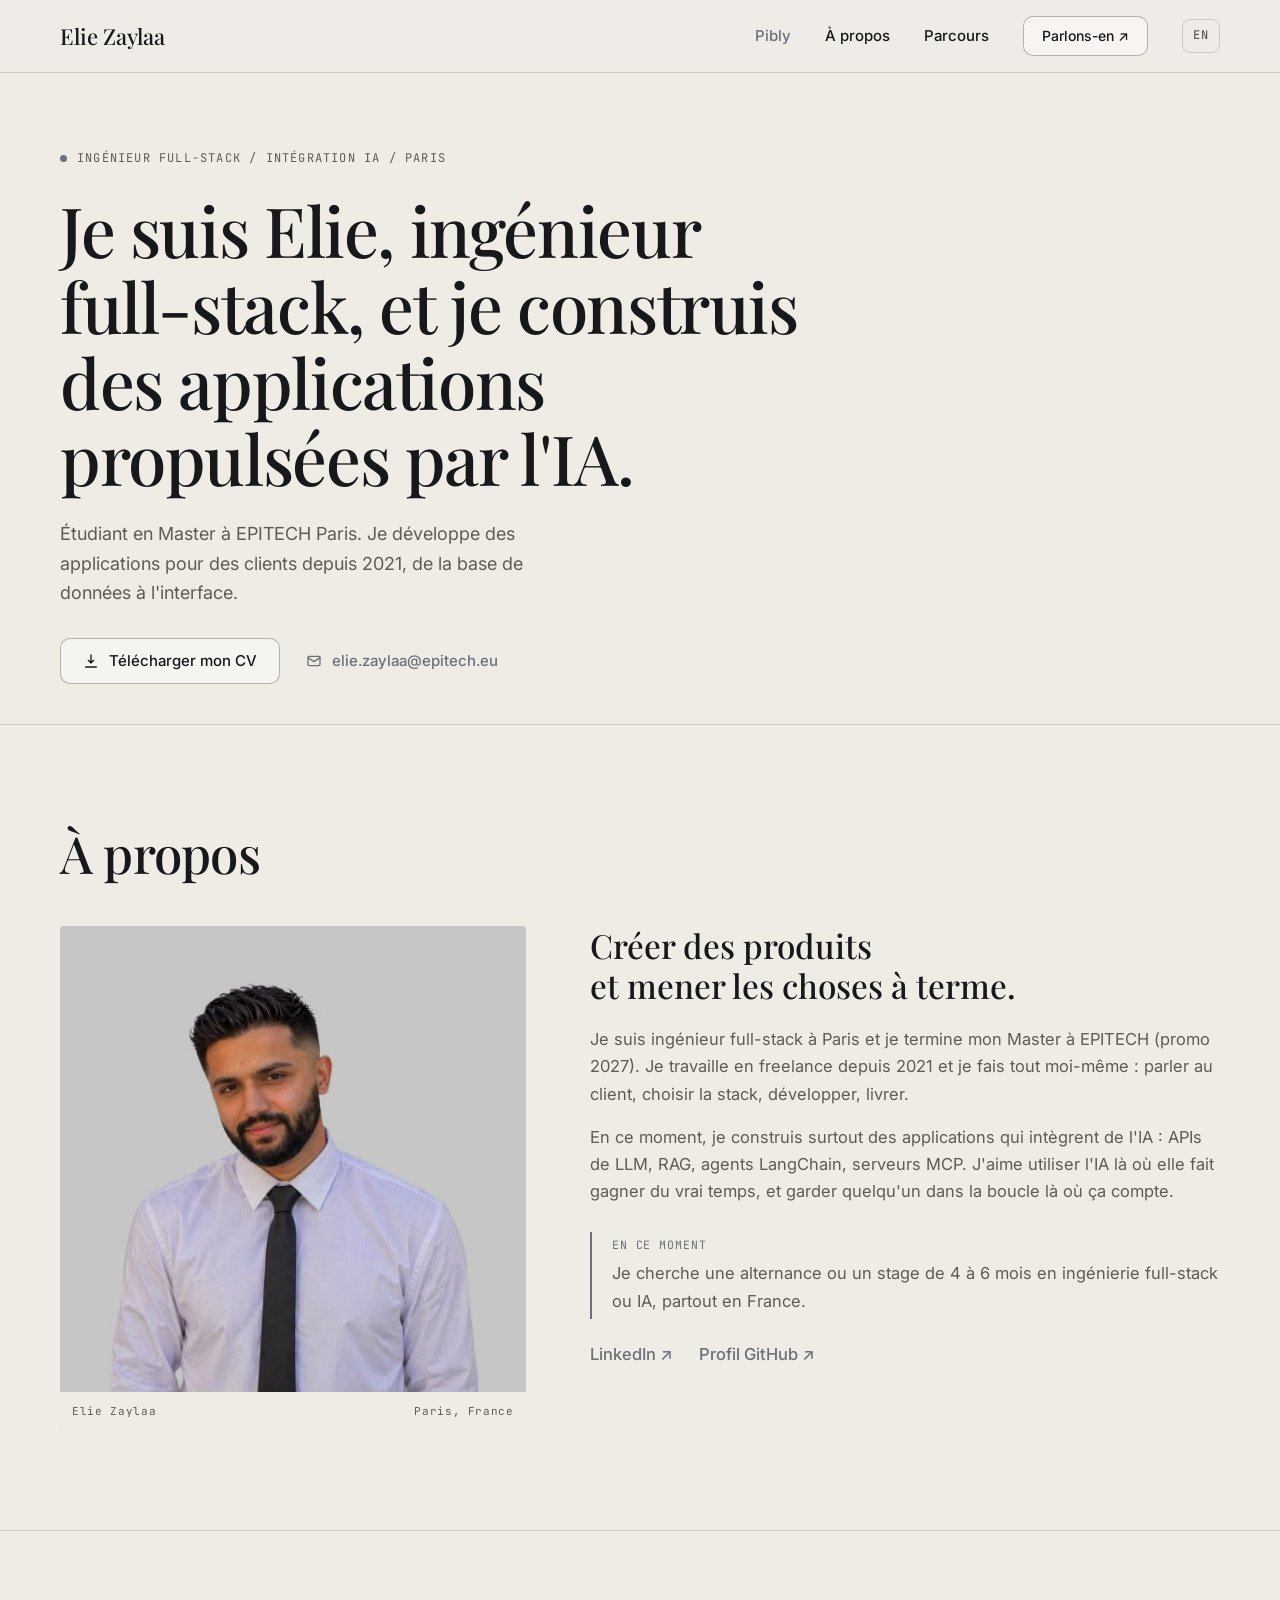
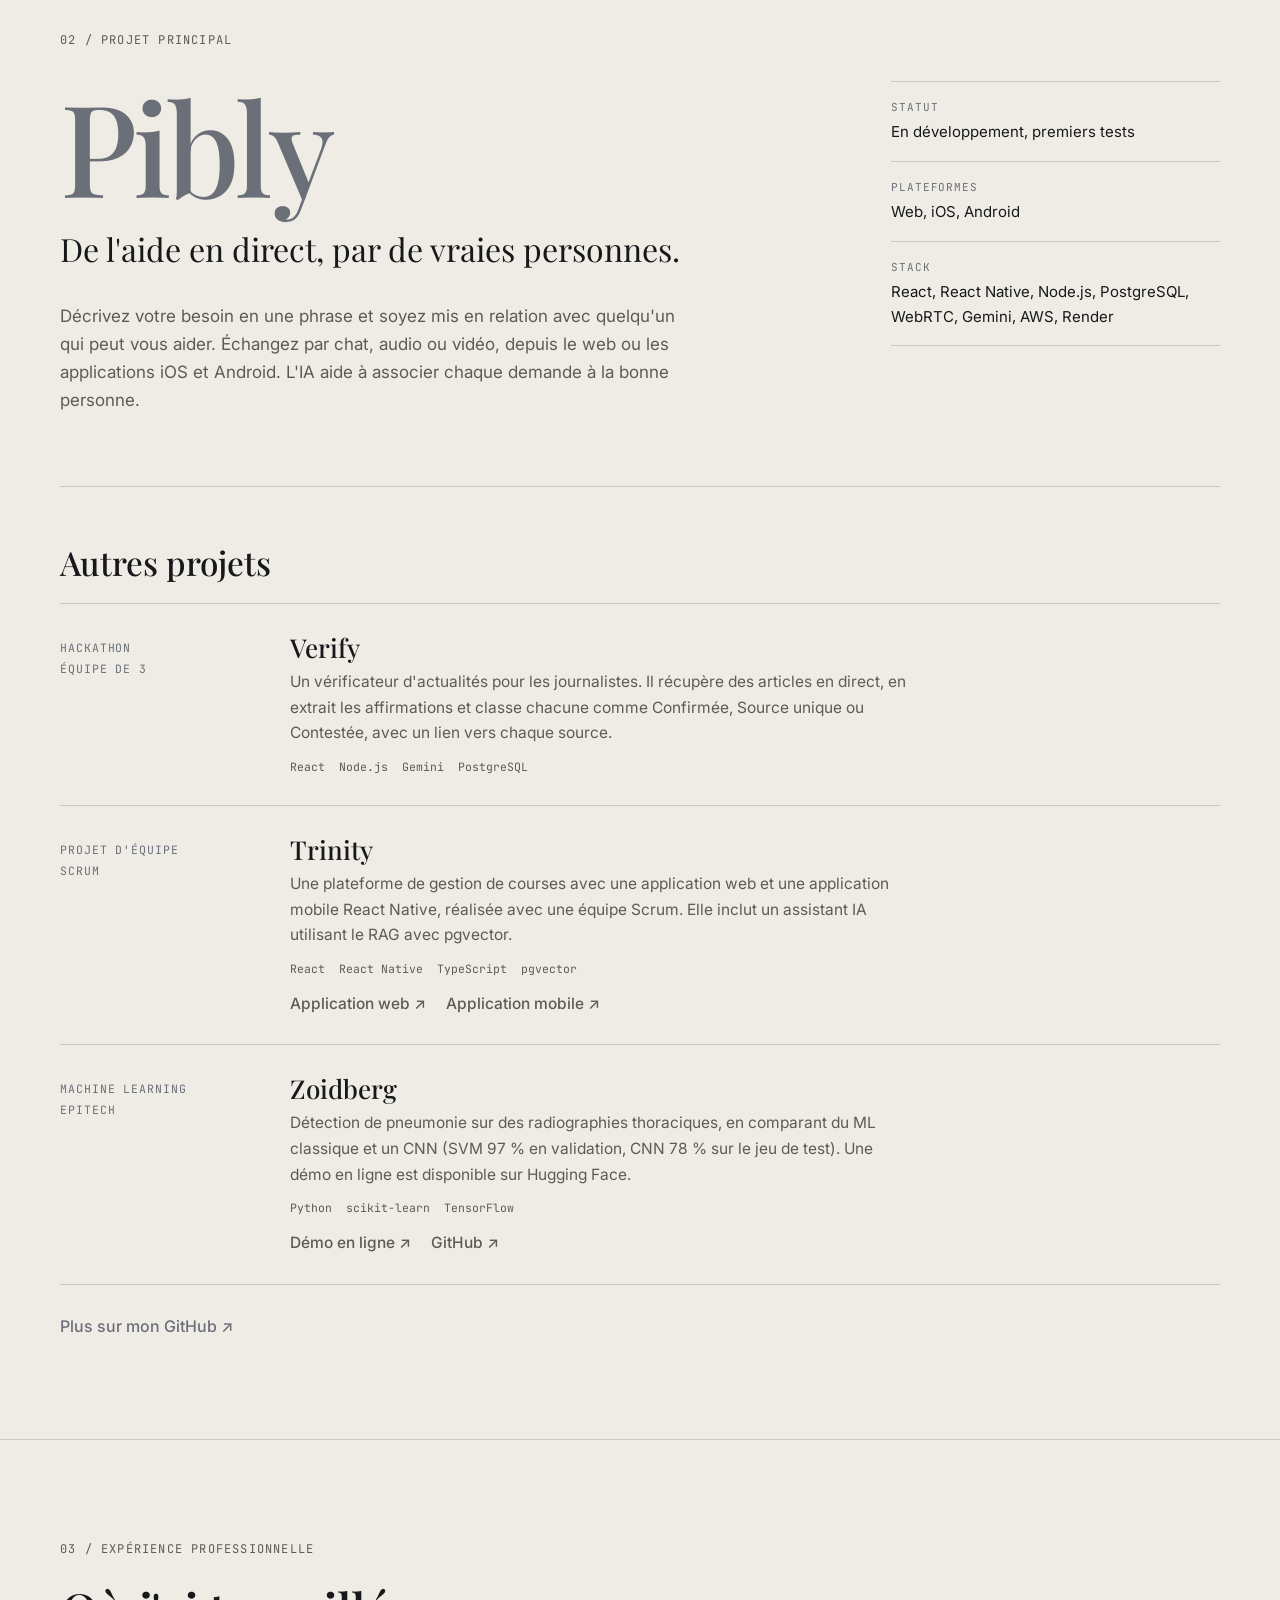
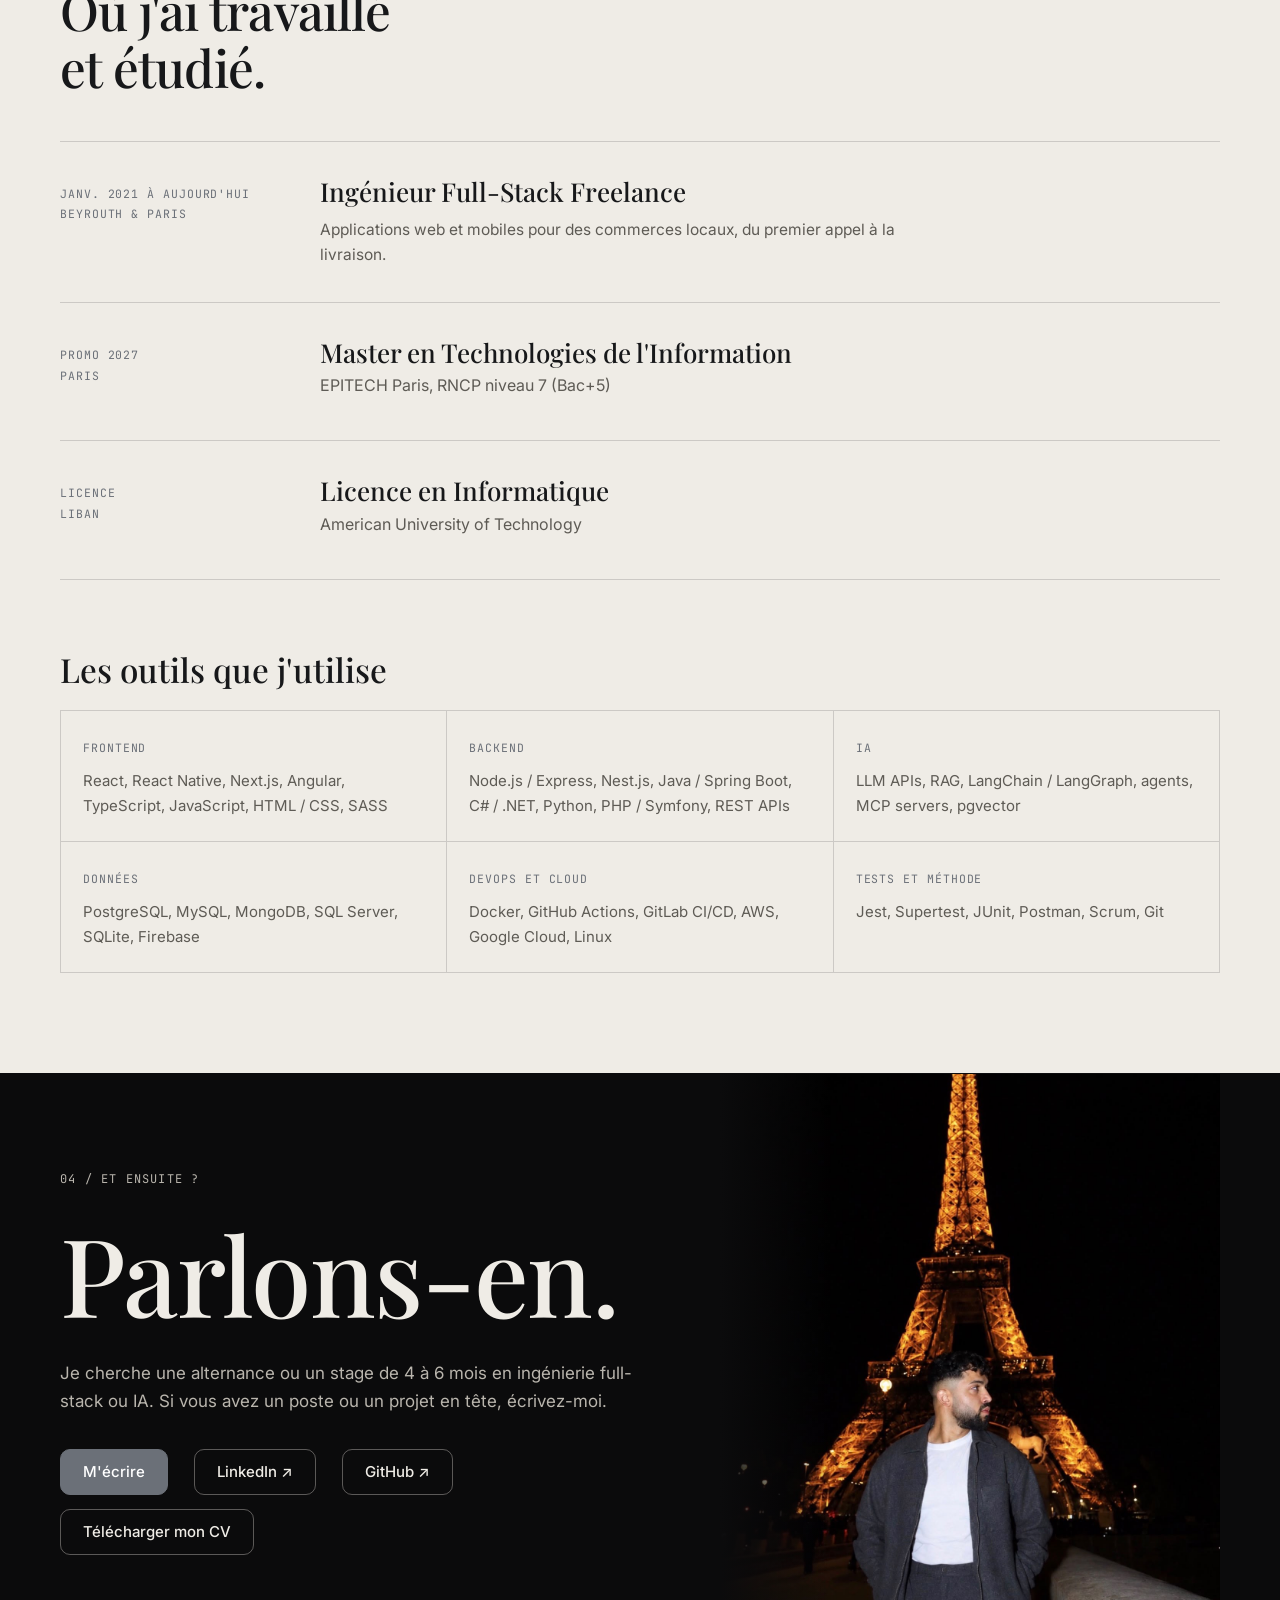
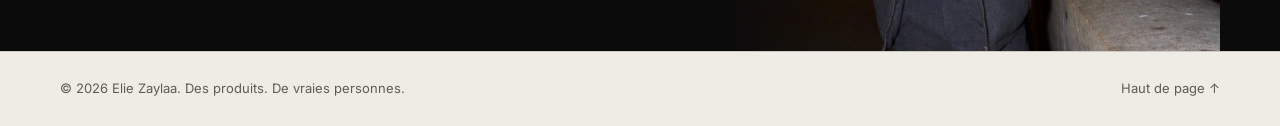
==== fr/index.html @ 5b3e80db "Make refresh always return to the top Co-Authored-By: Claude Sonnet 5.5 <noreply@anthropic.com> Clau" ====
<!doctype html>
<html lang="fr">
  <head>
    <meta charset="UTF-8" />
    <script>if ("scrollRestoration" in history) history.scrollRestoration = "manual";</script>
    <meta name="viewport" content="width=device-width, initial-scale=1.0" />
    <meta name="theme-color" content="#e9e6df" />

    <title>Elie Zaylaa | Ingénieur Full-Stack à Paris</title>
    <meta
      name="description"
      content="Elie Zaylaa est ingénieur full-stack à Paris, étudiant en Master à EPITECH et freelance depuis 2021. Ouvert à l'alternance et aux stages en France."
    />
    <link rel="canonical" href="https://eliezaylaa.com/fr/" />
    <link rel="alternate" hreflang="en" href="https://eliezaylaa.com/" />
    <link rel="alternate" hreflang="fr" href="https://eliezaylaa.com/fr/" />

    <meta property="og:type" content="website" />
    <meta property="og:title" content="Elie Zaylaa | Ingénieur Full-Stack à Paris" />
    <meta
      property="og:description"
      content="Ingénieur full-stack, EPITECH Paris, freelance depuis 2021. Ouvert à l'alternance et aux stages."
    />
    <meta property="og:url" content="https://eliezaylaa.com/fr/" />
    <meta name="twitter:card" content="summary" />

    <link rel="icon" href="../assets/favicon.svg" type="image/svg+xml" />

    <link rel="preconnect" href="https://fonts.googleapis.com" />
    <link rel="preconnect" href="https://fonts.gstatic.com" crossorigin />
    <link
      href="https://fonts.googleapis.com/css2?family=Inter:wght@400;500;600&family=Playfair+Display:wght@400;500;600&family=JetBrains+Mono:wght@400;500&display=swap"
      rel="stylesheet"
    />
    <link rel="stylesheet" href="../css/style.css?v=11" />

    <script type="application/ld+json">
      {
        "@context": "https://schema.org",
        "@type": "Person",
        "name": "Elie Zaylaa",
        "url": "https://eliezaylaa.com/fr/",
        "jobTitle": "Ingénieur Full-Stack",
        "email": "mailto:elie.zaylaa@epitech.eu",
        "address": { "@type": "PostalAddress", "addressLocality": "Paris", "addressCountry": "FR" },
        "alumniOf": "EPITECH Paris",
        "sameAs": ["https://github.com/eliezaylaa", "https://linkedin.com/in/eliezaylaa"]
      }
    </script>
  </head>

  <body>
    <a class="skip" href="#main">Aller au contenu</a>

    <header class="nav" id="nav">
      <div class="nav-inner">
        <a class="brand" href="#top">Elie Zaylaa</a>
        <button class="nav-toggle" aria-label="Ouvrir le menu" aria-expanded="false" aria-controls="nav-links">
          <span></span><span></span>
        </button>
        <nav id="nav-links" class="nav-links" aria-label="Main">
          <a class="nav-pibly" href="#projects">Pibly</a>
          <a href="#about">À propos</a>
          <a href="#experience">Parcours</a>
          <a href="#contact" class="btn small">Parlons-en ↗</a>
          <a class="lang" href="../" hreflang="en" lang="en" aria-label="English version">EN</a>
        </nav>
      </div>
    </header>

    <main id="main">
      <!-- HERO -->
      <section class="hero" id="top">
        <div class="wrap hero-grid">
          <div class="hero-text">
          <p class="label"><i class="dot"></i> Ingénieur full-stack / Intégration IA / Paris</p>
          <h1>Je suis Elie, ingénieur full-stack, et je construis des applications propulsées par l'IA.</h1>
          <p class="lead">Étudiant en Master à EPITECH Paris. Je développe des applications pour des clients depuis 2021, de la base de données à l'interface.</p>
          <div class="hero-actions">
            <a class="btn" href="../assets/fr/CV_Elie_Zaylaa.pdf" download>
              <svg width="16" height="16" viewBox="0 0 24 24" fill="none" stroke="currentColor" stroke-width="2" stroke-linecap="round" stroke-linejoin="round" aria-hidden="true"><path d="M12 3v12m0 0l-4-4m4 4l4-4M4 21h16"/></svg>
              Télécharger mon CV
            </a>
            <a class="mail" href="mailto:elie.zaylaa@epitech.eu">
              <svg width="16" height="16" viewBox="0 0 24 24" fill="none" stroke="currentColor" stroke-width="2" stroke-linecap="round" stroke-linejoin="round" aria-hidden="true"><rect x="3" y="5" width="18" height="14" rx="2"/><path d="M3 7l9 6 9-6"/></svg>
              elie.zaylaa@epitech.eu
            </a>
          </div>
          </div>
        </div>
      </section>

      <!-- ABOUT -->
      <section class="section" id="about">
        <div class="wrap">
          <h2 class="title reveal">À propos</h2>
          <div class="about-grid">
            <figure class="portrait reveal">
              <img src="../assets/photo.jpg?v=4" alt="Elie Zaylaa" width="1200" height="1200" loading="lazy" />
              <figcaption><span>Elie Zaylaa</span><span>Paris, France</span></figcaption>
            </figure>
            <div class="reveal">
              <h3 class="serif-lg">Créer des produits<br />et mener les choses à terme.</h3>
              <p>
                Je suis ingénieur full-stack à Paris et je termine mon Master à EPITECH (promo 2027). Je travaille en
                freelance depuis 2021 et je fais tout moi-même : parler au client, choisir la stack, développer, livrer.
              </p>
              <p>
                En ce moment, je construis surtout des applications qui intègrent de l'IA : APIs de LLM, RAG, agents
                LangChain, serveurs MCP. J'aime utiliser l'IA là où elle fait gagner du vrai temps, et garder quelqu'un
                dans la boucle là où ça compte.
              </p>
              <blockquote class="focus">
                <span class="mono-sm red">En ce moment</span>
                Je cherche une alternance ou un stage de 4 à 6 mois en ingénierie full-stack ou IA, partout en
                France.
              </blockquote>
              <p class="links">
                <a href="https://linkedin.com/in/eliezaylaa" target="_blank" rel="noopener">LinkedIn ↗</a>
                <a href="https://github.com/eliezaylaa" target="_blank" rel="noopener">Profil GitHub ↗</a>
              </p>
            </div>
          </div>
        </div>
      </section>

      <!-- PROJECTS -->
      <section class="section" id="projects">
        <div class="wrap">
          <p class="label reveal">02 / Projet principal</p>

          <div class="pibly reveal">
            <div class="pibly-main">
              <h2 class="pibly-title">Pibly</h2>
              <p class="pibly-tag">De l'aide en direct, par de vraies personnes.</p>
              <p>
                Décrivez votre besoin en une phrase et soyez mis en relation avec quelqu'un qui peut vous aider. Échangez
                par chat, audio ou vidéo, depuis le web ou les applications iOS et Android. L'IA aide à associer chaque
                demande à la bonne personne.
              </p>
            </div>
            <dl class="spec">
              <div><dt>Statut</dt><dd>En développement, premiers tests</dd></div>
              <div><dt>Plateformes</dt><dd>Web, iOS, Android</dd></div>
              <div><dt>Stack</dt><dd>React, React Native, Node.js, PostgreSQL, WebRTC, Gemini, AWS, Render</dd></div>
            </dl>
          </div>

          <h3 class="serif-lg others-title reveal">Autres projets</h3>
          <ul class="others">
            <li class="reveal">
              <div class="o-meta mono-sm">Hackathon<br />Équipe de 3</div>
              <div class="o-body">
                <h3>Verify</h3>
                <p>Un vérificateur d'actualités pour les journalistes. Il récupère des articles en direct, en extrait les affirmations et classe chacune comme Confirmée, Source unique ou Contestée, avec un lien vers chaque source.</p>
                <p class="tags"><span>React</span><span>Node.js</span><span>Gemini</span><span>PostgreSQL</span></p>
              </div>
            </li>
            <li class="reveal">
              <div class="o-meta mono-sm">Projet d'équipe<br />Scrum</div>
              <div class="o-body">
                <h3>Trinity</h3>
                <p>Une plateforme de gestion de courses avec une application web et une application mobile React Native, réalisée avec une équipe Scrum. Elle inclut un assistant IA utilisant le RAG avec pgvector.</p>
                <p class="tags"><span>React</span><span>React Native</span><span>TypeScript</span><span>pgvector</span></p>
                <p class="o-links">
                  <a href="https://github.com/eliezaylaa/grocery-management-platform" target="_blank" rel="noopener">Application web ↗</a>
                  <a href="https://github.com/Cello-miao/TrinityDevApp" target="_blank" rel="noopener">Application mobile ↗</a>
                </p>
              </div>
            </li>
            <li class="reveal">
              <div class="o-meta mono-sm">Machine learning<br />EPITECH</div>
              <div class="o-body">
                <h3>Zoidberg</h3>
                <p>Détection de pneumonie sur des radiographies thoraciques, en comparant du ML classique et un CNN (SVM 97 % en validation, CNN 78 % sur le jeu de test). Une démo en ligne est disponible sur Hugging Face.</p>
                <p class="tags"><span>Python</span><span>scikit-learn</span><span>TensorFlow</span></p>
                <p class="o-links">
                  <a href="https://huggingface.co/spaces/eliezaylaa/zoidberg" target="_blank" rel="noopener">Démo en ligne ↗</a>
                  <a href="https://github.com/eliezaylaa/zoidberg" target="_blank" rel="noopener">GitHub ↗</a>
                </p>
              </div>
            </li>
          </ul>
          <p class="more reveal"><a href="https://github.com/eliezaylaa" target="_blank" rel="noopener">Plus sur mon GitHub ↗</a></p>
        </div>
      </section>

      <!-- EXPERIENCE -->
      <section class="section" id="experience">
        <div class="wrap">
          <p class="label reveal">03 / Expérience professionnelle</p>
          <h2 class="title reveal">Où j'ai travaillé<br />et étudié.</h2>

          <div class="timeline">
            <div class="t-item reveal">
              <div class="t-meta mono-sm">Janv. 2021 à aujourd'hui<br />Beyrouth &amp; Paris</div>
              <div class="t-body">
                <h3>Ingénieur Full-Stack Freelance</h3>
                <p>Applications web et mobiles pour des commerces locaux, du premier appel à la livraison.</p>
              </div>
            </div>
            <div class="t-item reveal">
              <div class="t-meta mono-sm">Promo 2027<br />Paris</div>
              <div class="t-body">
                <h3>Master en Technologies de l'Information</h3>
                <p class="sub">EPITECH Paris, RNCP niveau 7 (Bac+5)</p>
              </div>
            </div>
            <div class="t-item reveal">
              <div class="t-meta mono-sm">Licence<br />Liban</div>
              <div class="t-body">
                <h3>Licence en Informatique</h3>
                <p class="sub">American University of Technology</p>
              </div>
            </div>
          </div>

          <h3 class="serif-lg tools-title reveal">Les outils que j'utilise</h3>
          <div class="toolbox reveal">
            <div><span class="mono-sm red">Frontend</span><p>React, React Native, Next.js, Angular, TypeScript, JavaScript, HTML / CSS, SASS</p></div>
            <div><span class="mono-sm red">Backend</span><p>Node.js / Express, Nest.js, Java / Spring Boot, C# / .NET, Python, PHP / Symfony, REST APIs</p></div>
            <div><span class="mono-sm red">IA</span><p>LLM APIs, RAG, LangChain / LangGraph, agents, MCP servers, pgvector</p></div>
            <div><span class="mono-sm red">Données</span><p>PostgreSQL, MySQL, MongoDB, SQL Server, SQLite, Firebase</p></div>
            <div><span class="mono-sm red">DevOps et cloud</span><p>Docker, GitHub Actions, GitLab CI/CD, AWS, Google Cloud, Linux</p></div>
            <div><span class="mono-sm red">Tests et méthode</span><p>Jest, Supertest, JUnit, Postman, Scrum, Git</p></div>
          </div>
        </div>
      </section>

      <!-- CONTACT -->
      <section class="section contact" id="contact">
        <div class="wrap contact-grid">
          <div class="contact-copy">
            <p class="label reveal">04 / Et ensuite ?</p>
            <h2 class="title big reveal">Parlons-en.</h2>
            <p class="contact-text reveal">
              Je cherche une alternance ou un stage de 4 à 6 mois en ingénierie full-stack ou IA. Si vous avez un
              poste ou un projet en tête, écrivez-moi.
            </p>
            <div class="hero-actions reveal">
              <a class="btn red-btn" href="mailto:elie.zaylaa@epitech.eu">M'écrire</a>
              <a class="btn" href="https://linkedin.com/in/eliezaylaa" target="_blank" rel="noopener">LinkedIn ↗</a>
              <a class="btn" href="https://github.com/eliezaylaa" target="_blank" rel="noopener">GitHub ↗</a>
              <a class="btn" href="../assets/fr/CV_Elie_Zaylaa.pdf" download>Télécharger mon CV</a>
            </div>
          </div>
          <figure class="paris reveal">
            <img src="../assets/paris.jpg?v=1" alt="Elie devant la tour Eiffel, de nuit" width="1306" height="1971" loading="lazy" />
          </figure>
        </div>
      </section>
    </main>

    <footer class="footer">
      <div class="wrap footer-row">
        <span>© <span id="year">2026</span> Elie Zaylaa. Des produits. De vraies personnes.</span>
        <a href="#top">Haut de page ↑</a>
      </div>
    </footer>

    <script src="../js/main.js?v=5"></script>
  </body>
</html>
---- css/style.css ----
:root {
  --bg: #efece6;
  --ink: #17181a;
  --muted: #5e5b55;
  --line: rgba(23, 24, 26, 0.16);
  --red: #6b7078;
  --red-dark: #4b4f55;
  --card: rgba(255, 255, 255, 0.35);
  --serif: "Playfair Display", Georgia, serif;
  --mono: "JetBrains Mono", ui-monospace, monospace;
}

* { box-sizing: border-box; }
html { scroll-behavior: smooth; scroll-padding-top: 90px; }
body {
  margin: 0;
  font-family: Inter, system-ui, sans-serif;
  color: var(--ink);
  line-height: 1.65;
  -webkit-font-smoothing: antialiased;
  overflow-x: hidden;
  background-color: var(--bg);
}
a { color: inherit; text-decoration: none; }
ul { list-style: none; margin: 0; padding: 0; }
h1, h2, h3, p, blockquote, figure { margin: 0; }
img { max-width: 100%; display: block; }

.wrap { width: min(1160px, 100% - 56px); margin-inline: auto; }

.skip { position: absolute; left: -999px; top: 8px; z-index: 100; background: var(--ink); color: #fff; padding: 8px 14px; border-radius: 8px; }
.skip:focus { left: 8px; }
:focus-visible { outline: 2px solid var(--red); outline-offset: 3px; }

.mono-sm { font-family: var(--mono); font-size: 11.5px; letter-spacing: 0.08em; text-transform: uppercase; }
.red { color: var(--red); }

/* Nav */
.nav { position: sticky; top: 0; z-index: 50; background: rgba(239, 236, 230, 0.9); backdrop-filter: blur(12px); border-bottom: 1px solid var(--line); }
.nav-inner { width: min(1160px, 100% - 56px); margin-inline: auto; display: flex; align-items: center; justify-content: space-between; padding: 16px 0; }
.brand { font-family: var(--serif); font-weight: 500; font-size: 22px; letter-spacing: 0; }
.nav-links { display: flex; align-items: center; gap: 34px; font-size: 15px; font-weight: 500; }
.nav-links a:not(.btn):hover, .nav-links a.active { color: var(--red); }

.nav-toggle { display: none; background: none; border: 0; width: 42px; height: 42px; cursor: pointer; position: relative; }
.nav-toggle span { position: absolute; left: 10px; right: 10px; height: 2px; background: var(--ink); transition: transform 0.25s, top 0.25s; }
.nav-toggle span:first-child { top: 16px; }
.nav-toggle span:last-child { top: 24px; }
.nav-toggle[aria-expanded="true"] span:first-child { top: 20px; transform: rotate(45deg); }
.nav-toggle[aria-expanded="true"] span:last-child { top: 20px; transform: rotate(-45deg); }

/* Buttons */
.btn {
  display: inline-flex; align-items: center; gap: 10px; min-height: 46px; padding: 0 22px;
  border-radius: 10px; font-size: 15px; font-weight: 500;
  background: rgba(255, 255, 255, 0.45); border: 1px solid rgba(23, 24, 26, 0.3);
  transition: transform 0.2s, background 0.2s, border-color 0.2s;
}
.btn:hover { transform: translateY(-2px); background: #fff; border-color: var(--ink); }
.btn.small { min-height: 40px; padding: 0 18px; font-size: 14px; }
.btn.red-btn { background: var(--red); color: #fff; border-color: var(--red); }
.btn.red-btn:hover { background: var(--red-dark); border-color: var(--red-dark); }
.mail { display: inline-flex; align-items: center; gap: 10px; color: var(--red); font-weight: 500; font-size: 15px; }
.mail:hover { text-decoration: underline; text-underline-offset: 4px; }
.hero-actions { display: flex; flex-wrap: wrap; align-items: center; gap: 14px 26px; }

/* Labels and titles */
.label { display: flex; align-items: center; gap: 10px; font-family: var(--mono); font-size: 12px; letter-spacing: 0.1em; text-transform: uppercase; color: var(--muted); margin-bottom: 22px; }
.dot { width: 7px; height: 7px; border-radius: 50%; background: var(--red); }
h1 { font-family: var(--serif); font-weight: 500; font-size: clamp(38px, 5.4vw, 72px); line-height: 1.1; letter-spacing: -0.02em; max-width: 18ch; margin-bottom: 34px; }
.title { font-family: var(--serif); font-weight: 500; font-size: clamp(32px, 4vw, 52px); line-height: 1.12; letter-spacing: -0.015em; margin-bottom: 44px; }
.title.big { font-size: clamp(52px, 8.5vw, 112px); margin-bottom: 26px; }
.serif-lg { font-family: var(--serif); font-weight: 500; font-size: clamp(24px, 2.6vw, 34px); line-height: 1.2; margin-bottom: 20px; }

/* Hero */
.hero { padding: 76px 0 40px; }

/* Sections */
.section { padding: 100px 0; border-top: 1px solid var(--line); }
.about-grid { display: grid; grid-template-columns: 0.85fr 1.15fr; gap: 64px; align-items: start; }
.portrait { position: relative; border-radius: 4px; overflow: hidden; background: #c6c6c6; }
.portrait img { width: 100%; height: auto; aspect-ratio: 1 / 1; object-fit: cover; }
.portrait figcaption { display: flex; justify-content: space-between; padding: 10px 12px; font-family: var(--mono); font-size: 11px; letter-spacing: 0.06em; background: var(--bg); color: var(--muted); }
.about-grid p { color: var(--muted); margin-bottom: 16px; font-size: 16.5px; }
.focus { margin: 26px 0 22px; padding: 4px 0 4px 20px; border-left: 2px solid var(--red); color: var(--muted); font-size: 16.5px; }
.focus .mono-sm { display: block; margin-bottom: 6px; }
.about-grid .links { display: flex; gap: 26px; color: var(--red); font-weight: 500; margin: 0; }
.about-grid .links a:hover { text-decoration: underline; text-underline-offset: 4px; }

/* Main project */
.pibly { display: grid; grid-template-columns: 1.4fr 0.6fr; gap: 64px; align-items: start; padding: 8px 0 56px; border-bottom: 1px solid var(--line); }
.pibly-title { font-family: var(--serif); font-weight: 500; font-size: clamp(64px, 10vw, 128px); line-height: 1; letter-spacing: -0.03em; color: var(--red); }
.pibly-tag { font-family: var(--serif); font-size: clamp(22px, 2.6vw, 32px); margin: 14px 0 26px; }
.pibly-main p:not(.pibly-tag) { color: var(--muted); font-size: 17px; max-width: 56ch; margin-bottom: 16px; }
.spec { margin: 0; border-top: 1px solid var(--line); }
.spec div { padding: 16px 0; border-bottom: 1px solid var(--line); }
.spec dt { font-family: var(--mono); font-size: 11px; letter-spacing: 0.08em; text-transform: uppercase; color: var(--red); margin-bottom: 4px; }
.spec dd { margin: 0; color: var(--ink); font-size: 15px; }

/* Other projects */
.others-title { margin-top: 56px; }
.others { border-top: 1px solid var(--line); }
.others li { display: grid; grid-template-columns: 200px 1fr; gap: 30px; padding: 28px 0; border-bottom: 1px solid var(--line); }
.o-meta { color: var(--red); padding-top: 6px; line-height: 1.8; }
.o-body h3 { font-family: var(--serif); font-weight: 500; font-size: 26px; line-height: 1.2; margin-bottom: 6px; }
.o-body p { color: var(--muted); font-size: 15.5px; max-width: 62ch; }
.tags { display: flex; flex-wrap: wrap; gap: 6px 14px; margin-top: 12px; }
.tags span { font-family: var(--mono); font-size: 11.5px; color: var(--muted); }
.o-links { display: flex; gap: 20px; margin-top: 12px; color: var(--red); font-weight: 500; font-size: 15px; }
.o-links a:hover { text-decoration: underline; text-underline-offset: 4px; }
.more { margin-top: 28px; color: var(--red); font-weight: 500; }
.more a:hover { text-decoration: underline; text-underline-offset: 4px; }

/* Timeline */
.timeline { border-top: 1px solid var(--line); }
.t-item { display: grid; grid-template-columns: 230px 1fr; gap: 30px; padding: 34px 0; border-bottom: 1px solid var(--line); }
.t-meta { color: var(--red); padding-top: 8px; line-height: 1.8; }
.t-body h3 { font-family: var(--serif); font-weight: 500; font-size: 26px; line-height: 1.2; }
.sub { color: var(--muted); margin: 4px 0 8px; }
.t-body ul { margin-top: 12px; }
.t-body li { position: relative; padding-left: 20px; color: var(--muted); font-size: 15.5px; margin-bottom: 8px; }
.t-body li::before { content: ""; position: absolute; left: 0; top: 0.78em; width: 9px; height: 1px; background: var(--red); }
.tools-title { margin-top: 70px; }
.toolbox { display: grid; grid-template-columns: repeat(3, 1fr); gap: 0; border-top: 1px solid var(--line); border-left: 1px solid var(--line); }
.toolbox div { padding: 22px; border-right: 1px solid var(--line); border-bottom: 1px solid var(--line); }
.toolbox p { margin-top: 10px; color: var(--muted); font-size: 15px; }

/* Contact */
.contact-text { max-width: 52ch; color: var(--muted); font-size: 17px; margin-bottom: 34px; }
.footer { border-top: 1px solid var(--line); padding: 26px 0; font-size: 13px; color: var(--muted); }
.footer-row { display: flex; justify-content: space-between; gap: 12px; flex-wrap: wrap; }
.footer a:hover { color: var(--red); }

/* Reveal */
.js .reveal { opacity: 0; transform: translateY(22px); transition: opacity 0.7s ease, transform 0.7s ease; }
.js .reveal.in { opacity: 1; transform: none; }

/* Responsive */
@media (max-width: 900px) {
  .hero { padding-top: 48px; }
  .about-grid { grid-template-columns: 1fr; gap: 36px; }
  .pibly { grid-template-columns: 1fr; gap: 36px; }
  .others li { grid-template-columns: 1fr; gap: 6px; }
  .portrait { max-width: 420px; }
  .t-item { grid-template-columns: 1fr; gap: 6px; }
  .toolbox { grid-template-columns: 1fr 1fr; }
  .section { padding: 72px 0; }
}
@media (max-width: 720px) {
  .nav-toggle { display: block; }
  .nav-links {
    position: absolute; top: 100%; left: 0; right: 0; flex-direction: column; align-items: stretch; gap: 0;
    background: var(--bg); border-bottom: 1px solid var(--line); padding: 8px 28px 20px;
    opacity: 0; pointer-events: none; transform: translateY(-8px); transition: opacity 0.2s, transform 0.2s;
  }
  .nav-links.open { opacity: 1; pointer-events: auto; transform: none; }
  .nav-links a:not(.btn) { padding: 14px 0; border-bottom: 1px solid var(--line); }
  .nav-links .btn { margin-top: 14px; justify-content: center; }
}
@media (max-width: 560px) {
  .wrap, .nav-inner { width: calc(100% - 36px); }
  .toolbox { grid-template-columns: 1fr; }
}
@media (prefers-reduced-motion: reduce) {
  html { scroll-behavior: auto; }
  *, *::before, *::after { transition: none !important; animation: none !important; }
  .js .reveal { opacity: 1; transform: none; }
}
.lead { color: var(--muted); font-size: 18px; max-width: 46ch; margin: -10px 0 30px; }

/* Contact: dark panel with the Paris photo */
.contact { background: #0b0b0c; color: #efece6; padding: 0; overflow: hidden; }
.contact .label { color: #b9b5ad; }
.contact .title { color: #efece6; }
.contact .contact-text { color: #b9b5ad; }
.contact .btn { color: #efece6; border-color: rgba(239, 236, 230, 0.35); background: transparent; }
.contact .btn:hover { background: rgba(239, 236, 230, 0.1); border-color: #efece6; }
.contact .btn.red-btn { background: var(--red); border-color: var(--red); color: #fff; }
.contact .btn.red-btn:hover { background: var(--red-dark); border-color: var(--red-dark); }
.contact-grid { display: grid; grid-template-columns: 1.1fr 0.9fr; gap: 48px; align-items: center; }
.contact-copy { padding: 96px 0; }
.paris { margin: 0; align-self: stretch; min-height: 560px; position: relative; }
.paris img { position: absolute; inset: 0; width: 100%; height: 100%; object-fit: cover; object-position: 50% 62%; }
.paris::before { content: ""; position: absolute; inset: 0 auto 0 0; width: 22%; z-index: 1; background: linear-gradient(90deg, #0b0b0c, rgba(11, 11, 12, 0)); }
@media (max-width: 900px) {
  .contact-grid { grid-template-columns: 1fr; gap: 0; }
  .contact-copy { padding: 64px 0 36px; }
  .paris { min-height: 0; aspect-ratio: 4 / 5; margin: 0 -28px; }
  .paris::before { display: none; }
}

.nav-links .lang { font-family: var(--mono); font-size: 12px; letter-spacing: 0.08em; color: var(--muted); border: 1px solid var(--line); border-radius: 8px; padding: 6px 10px; }
.nav-links .lang:hover { color: var(--red); border-color: var(--red); }
.nav-links a.nav-pibly { color: var(--red); }
.t-body > p:not(.sub) { margin-top: 10px; color: var(--muted); font-size: 15.5px; max-width: 62ch; }
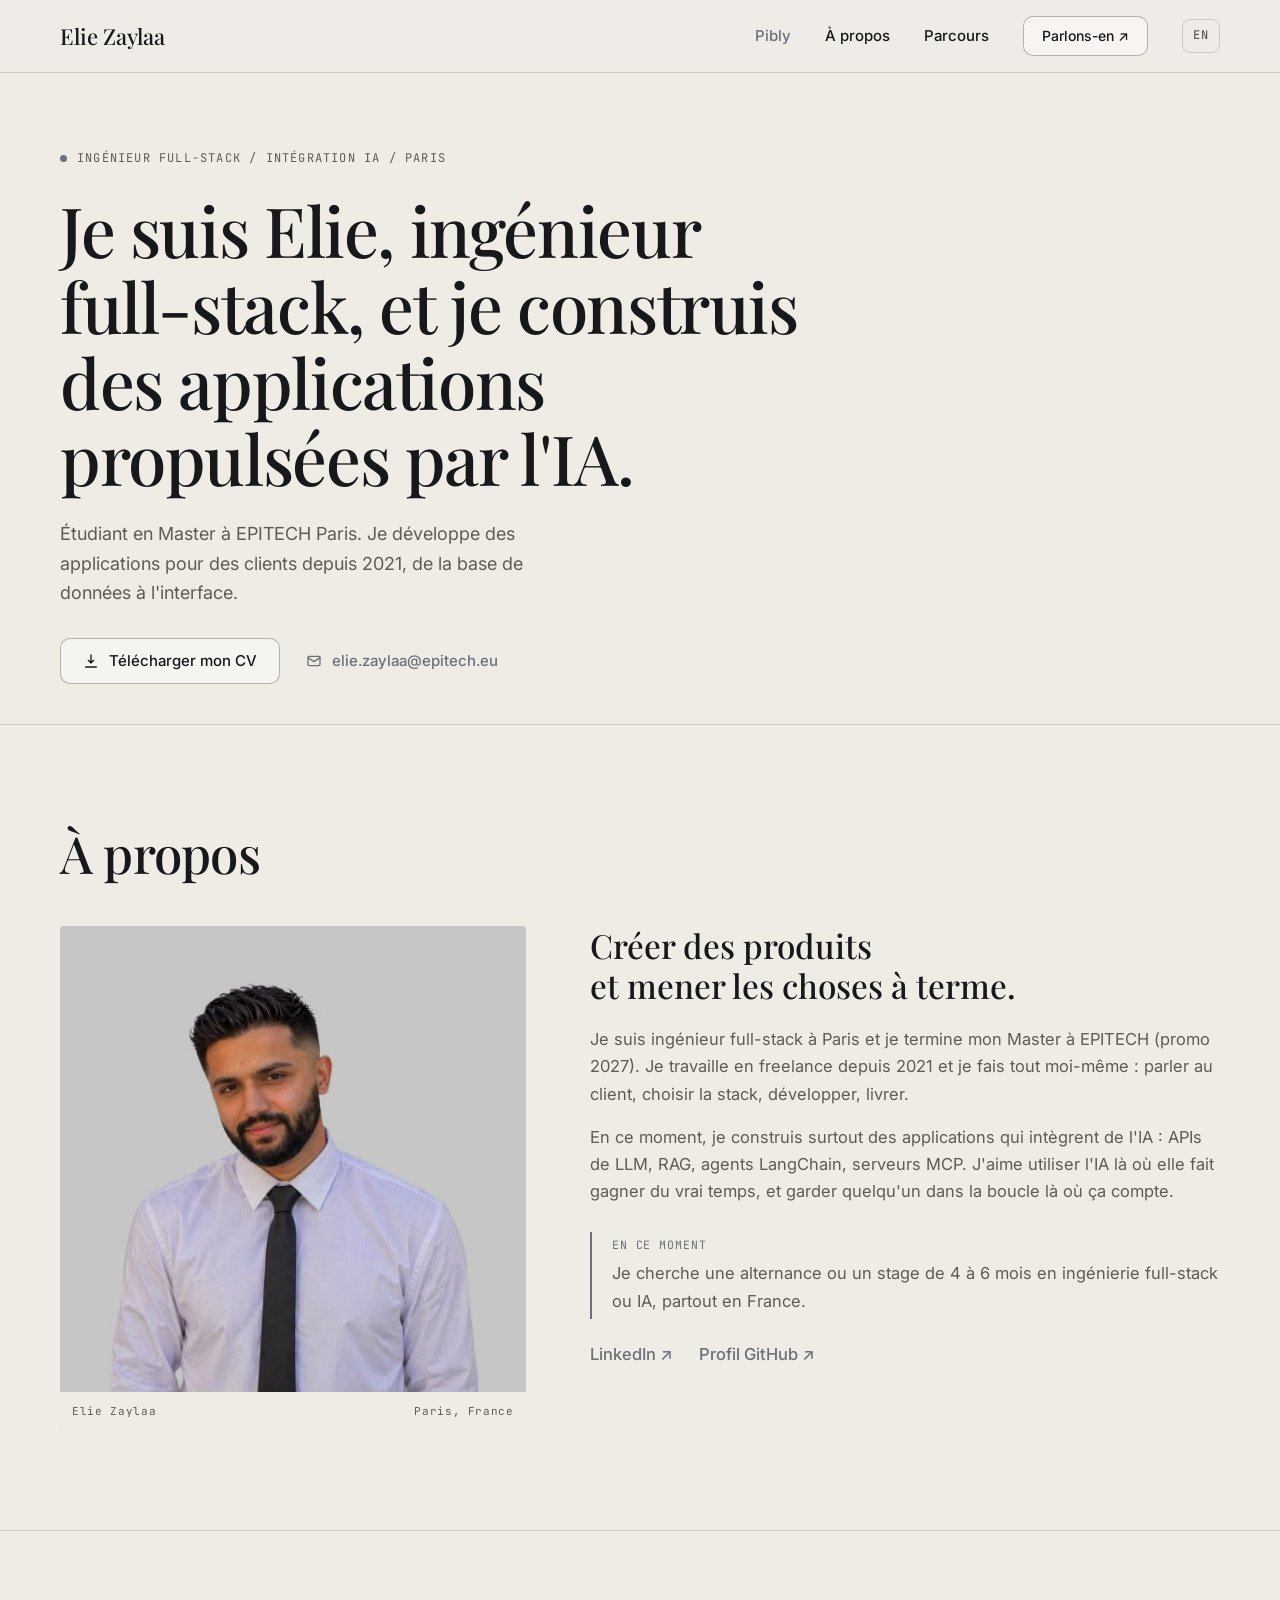
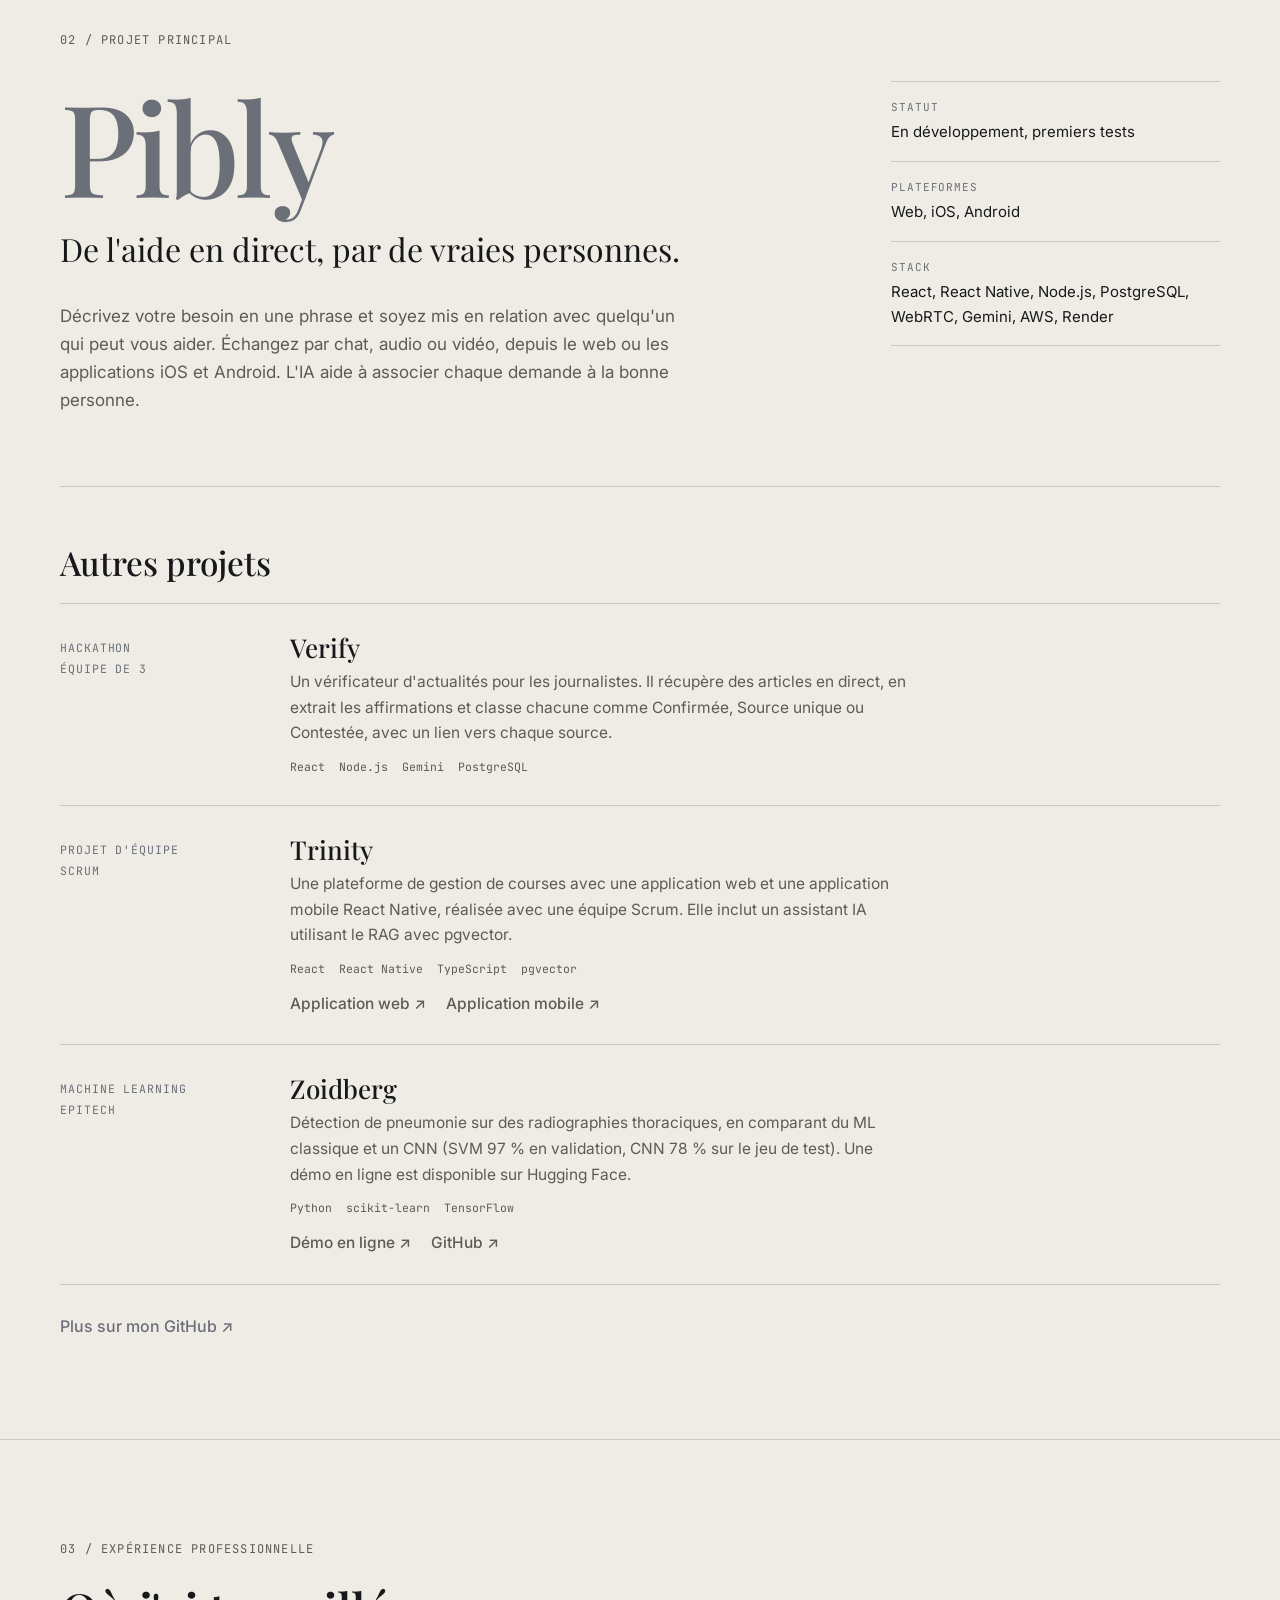
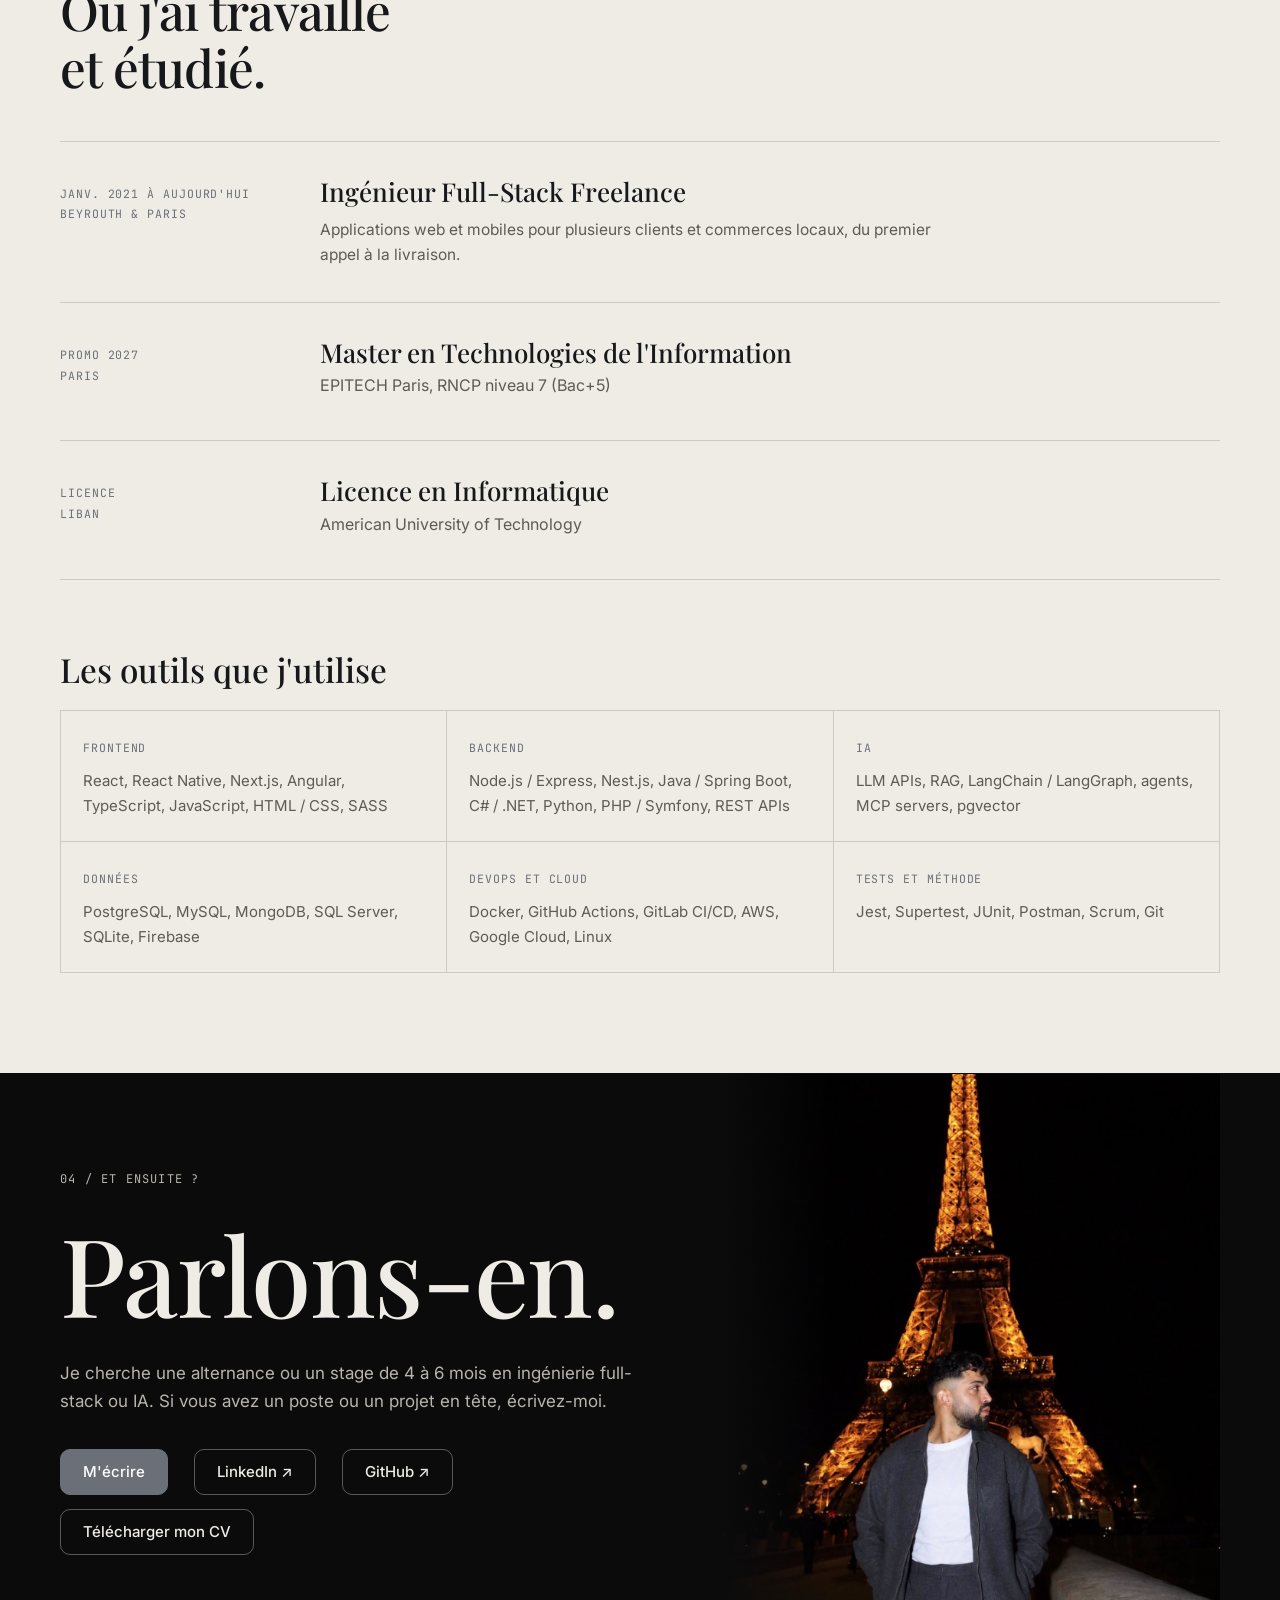
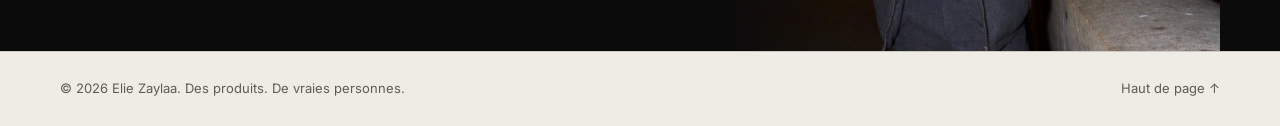
==== commit caca62a0: "Freelance line: multiple clients and local businesses Co-Authored-By: Claude Sonnet 5.5 <noreply@ant" ====
--- a/fr/index.html
+++ b/fr/index.html
@@ -196,7 +196,7 @@
               <div class="t-meta mono-sm">Janv. 2021 à aujourd'hui<br />Beyrouth &amp; Paris</div>
               <div class="t-body">
                 <h3>Ingénieur Full-Stack Freelance</h3>
-                <p>Applications web et mobiles pour des commerces locaux, du premier appel à la livraison.</p>
+                <p>Applications web et mobiles pour plusieurs clients et commerces locaux, du premier appel à la livraison.</p>
               </div>
             </div>
             <div class="t-item reveal">
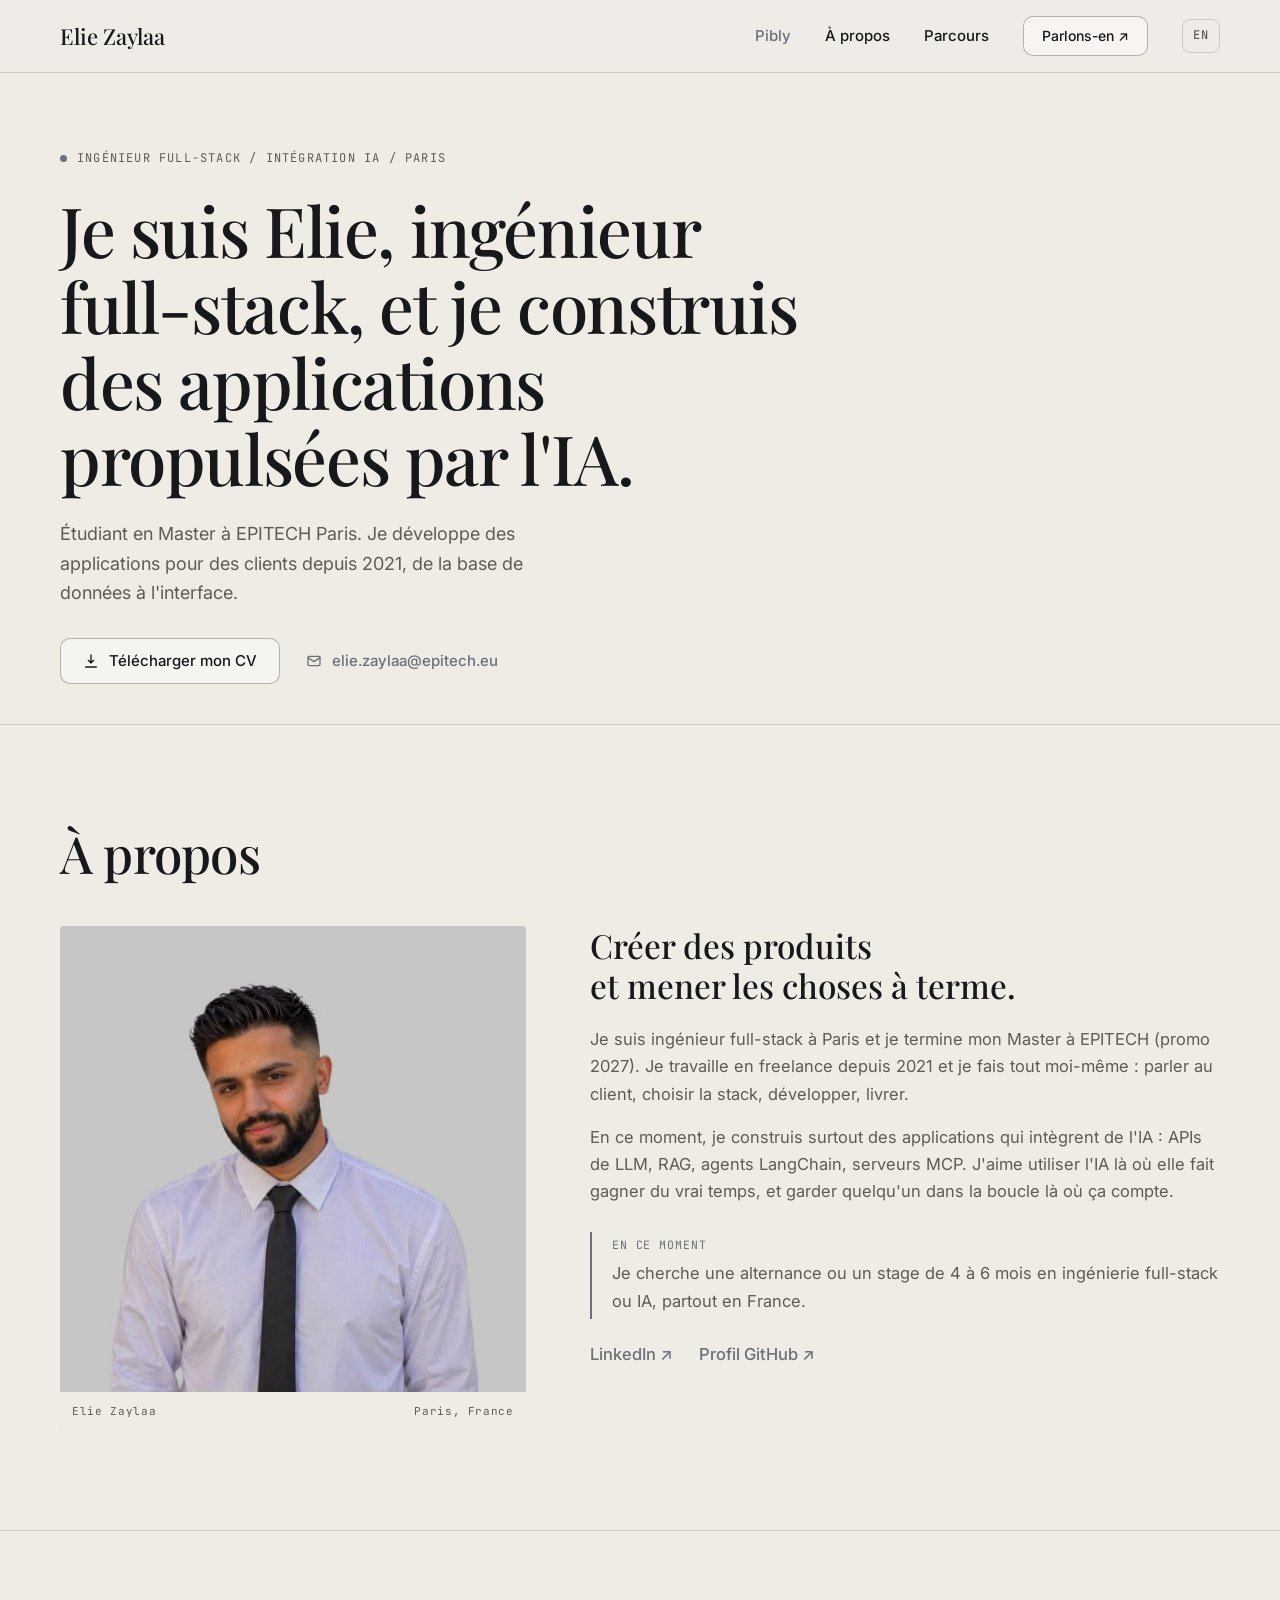
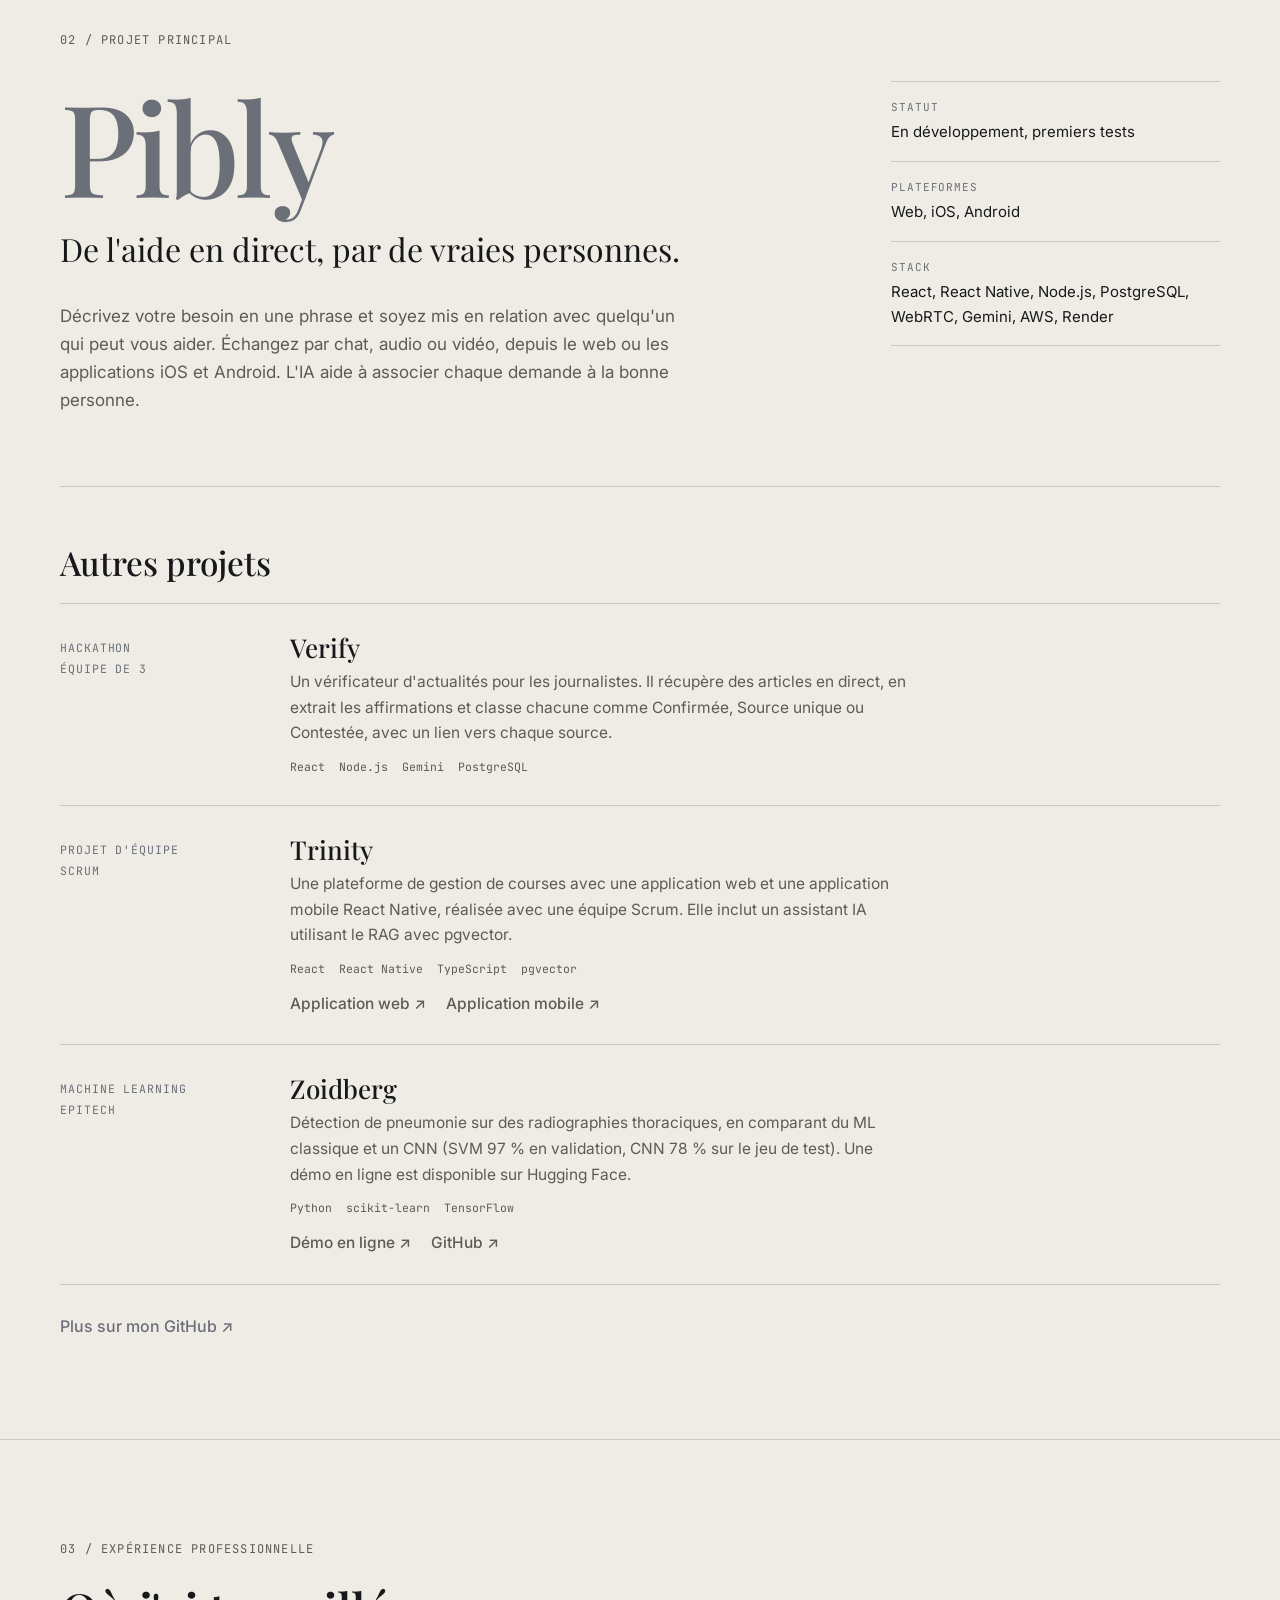
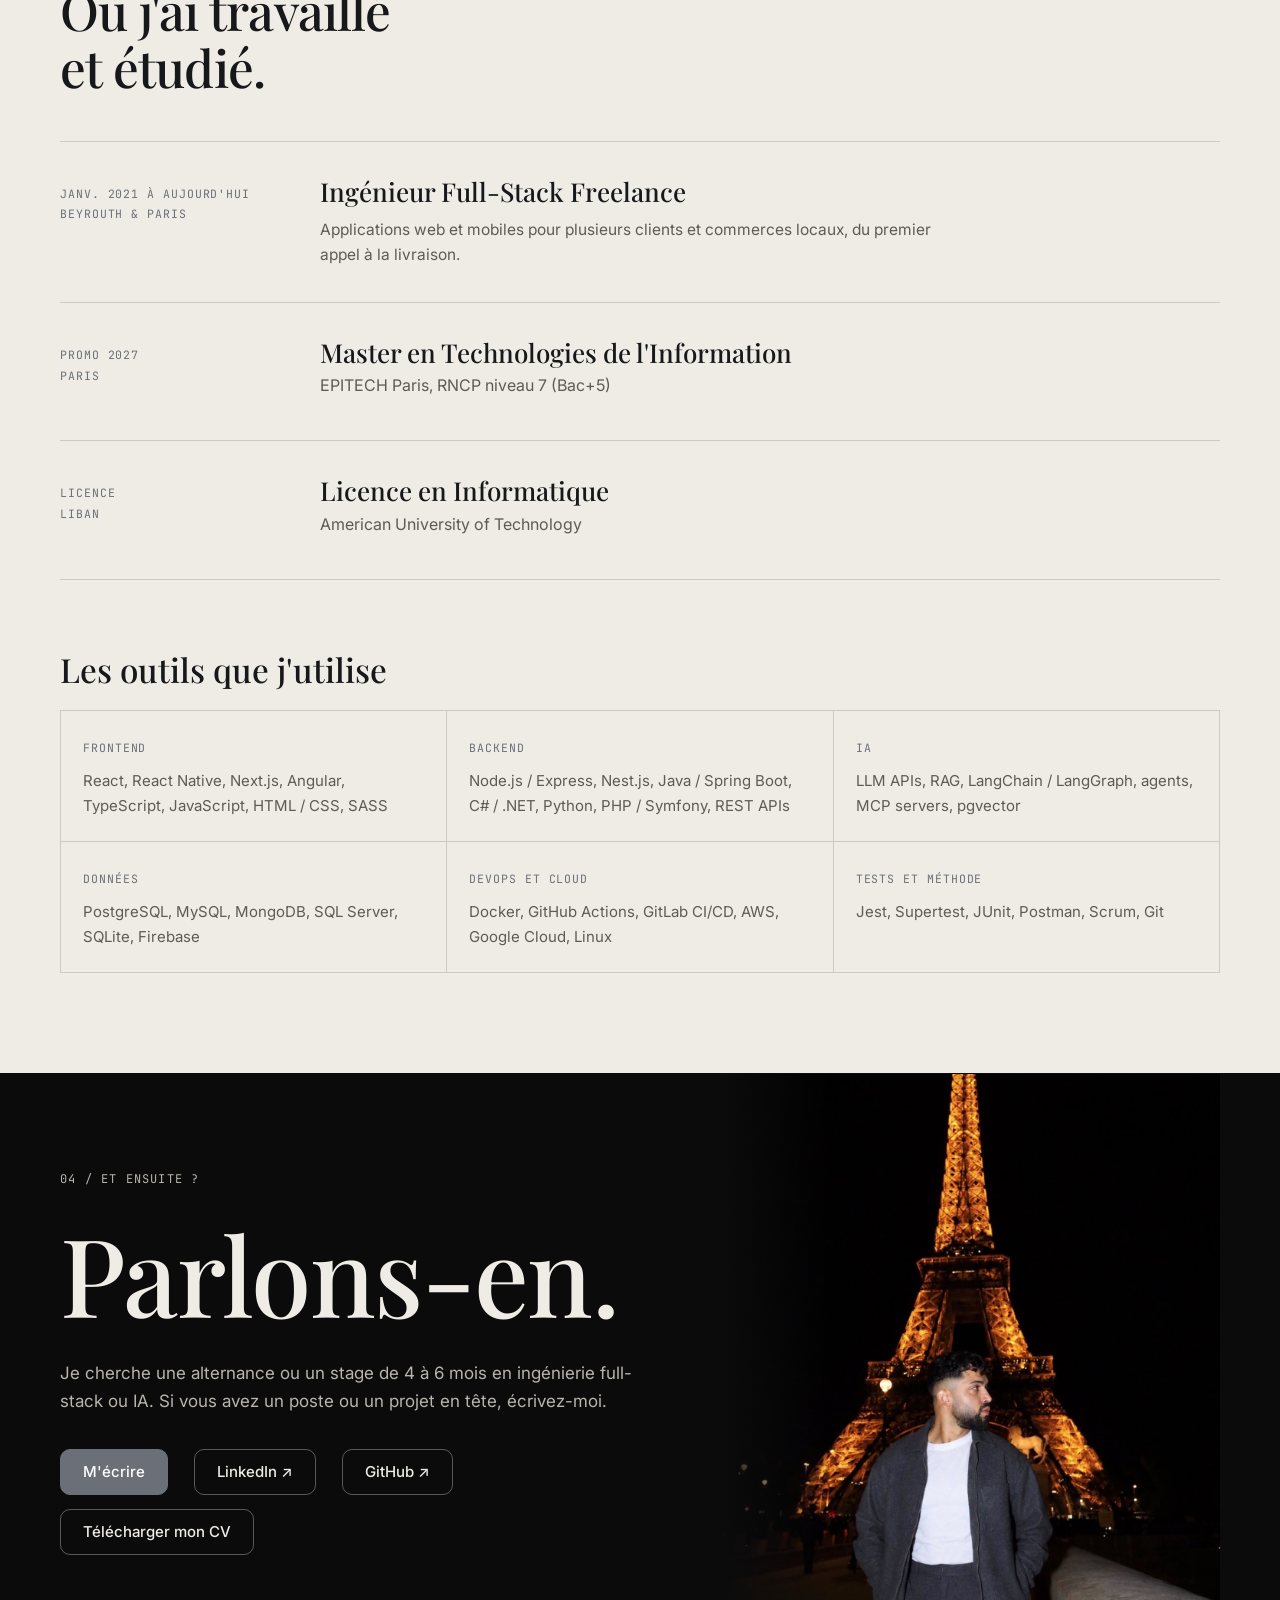
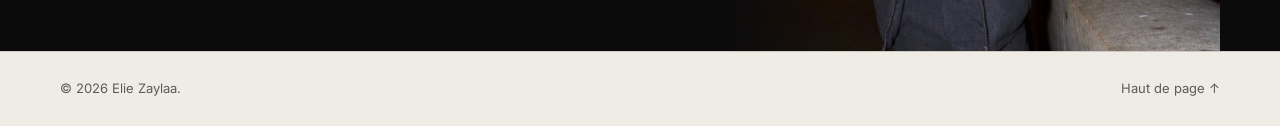
==== commit 522fb687: "Remove footer tagline Co-Authored-By: Claude Sonnet 5.5 <noreply@anthropic.com> Claude-Session: http" ====
--- a/fr/index.html
+++ b/fr/index.html
@@ -24,7 +24,7 @@
     <meta property="og:url" content="https://eliezaylaa.com/fr/" />
     <meta name="twitter:card" content="summary" />
 
-    <link rel="icon" href="../assets/favicon.svg" type="image/svg+xml" />
+    <link rel="icon" href="../assets/favicon.svg?v=5" type="image/svg+xml" />
 
     <link rel="preconnect" href="https://fonts.googleapis.com" />
     <link rel="preconnect" href="https://fonts.gstatic.com" crossorigin />
@@ -253,7 +253,7 @@
 
     <footer class="footer">
       <div class="wrap footer-row">
-        <span>© <span id="year">2026</span> Elie Zaylaa. Des produits. De vraies personnes.</span>
+        <span>© <span id="year">2026</span> Elie Zaylaa.</span>
         <a href="#top">Haut de page ↑</a>
       </div>
     </footer>
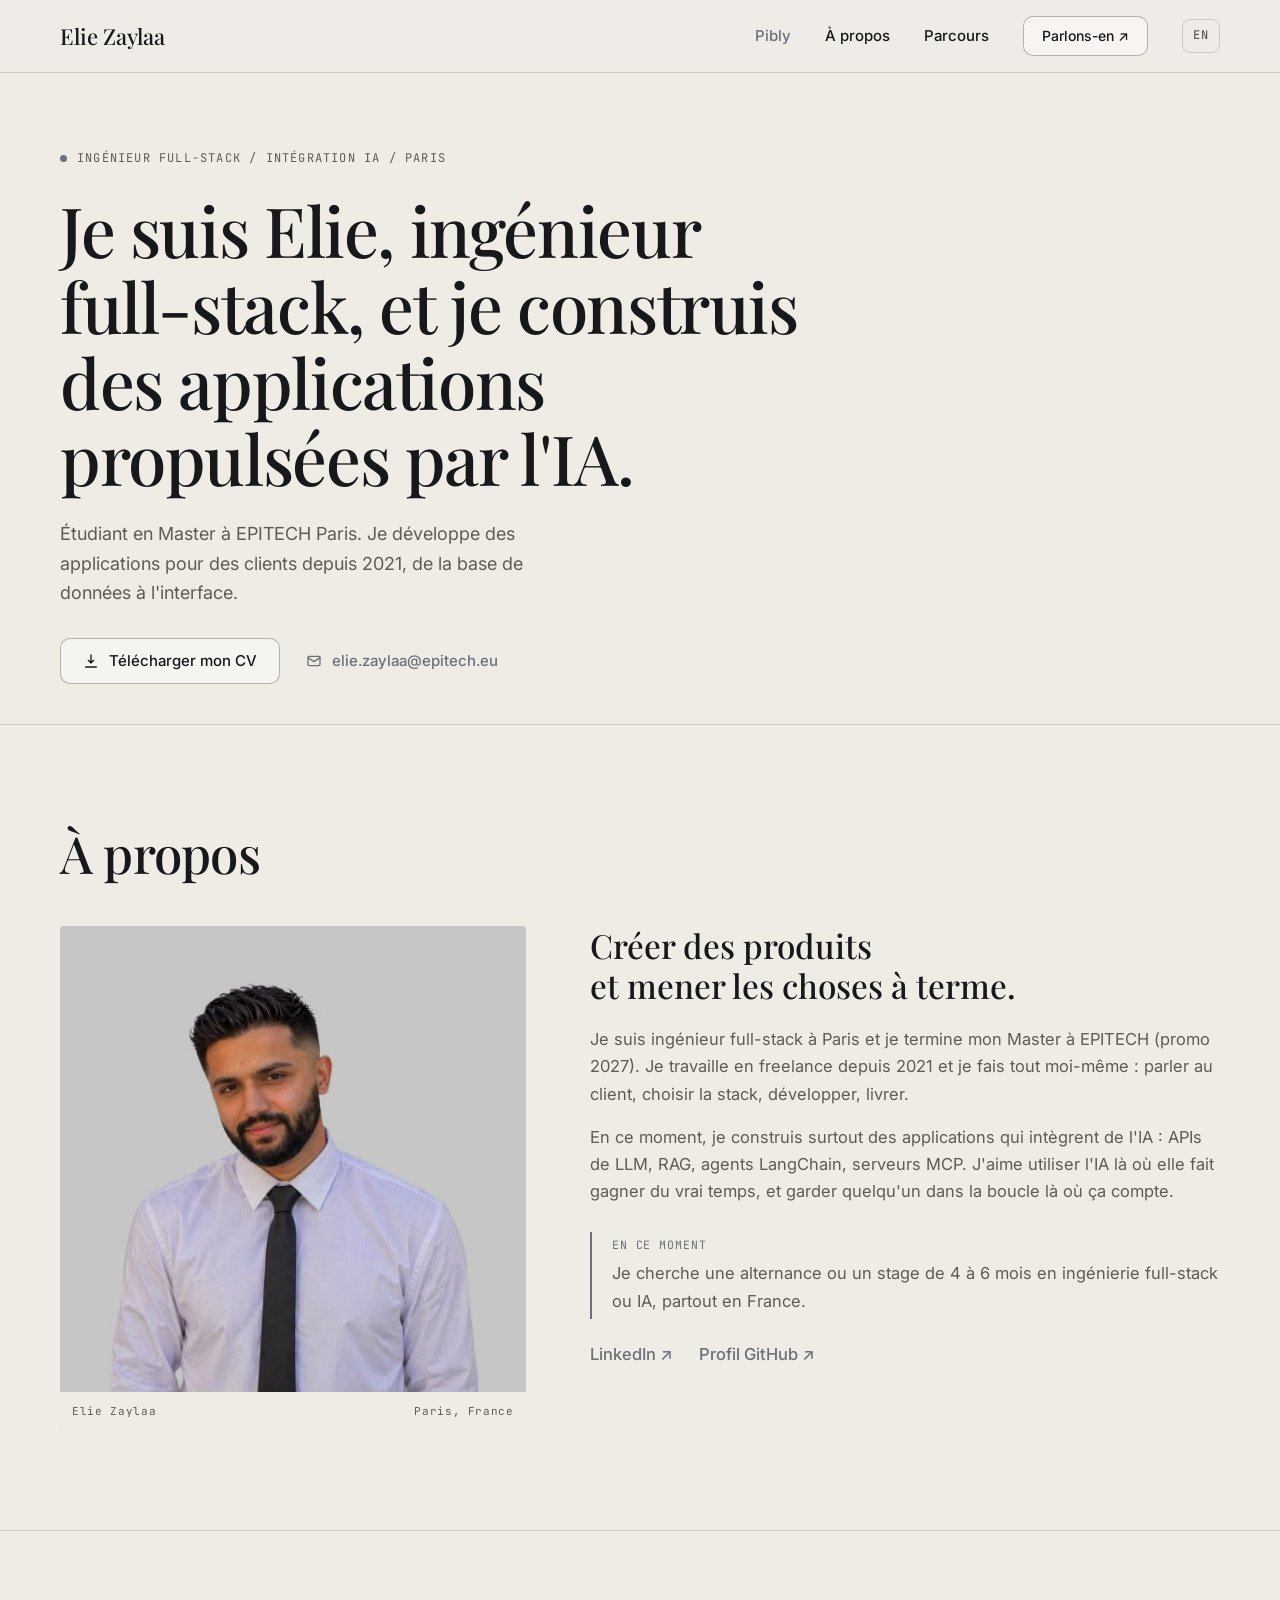
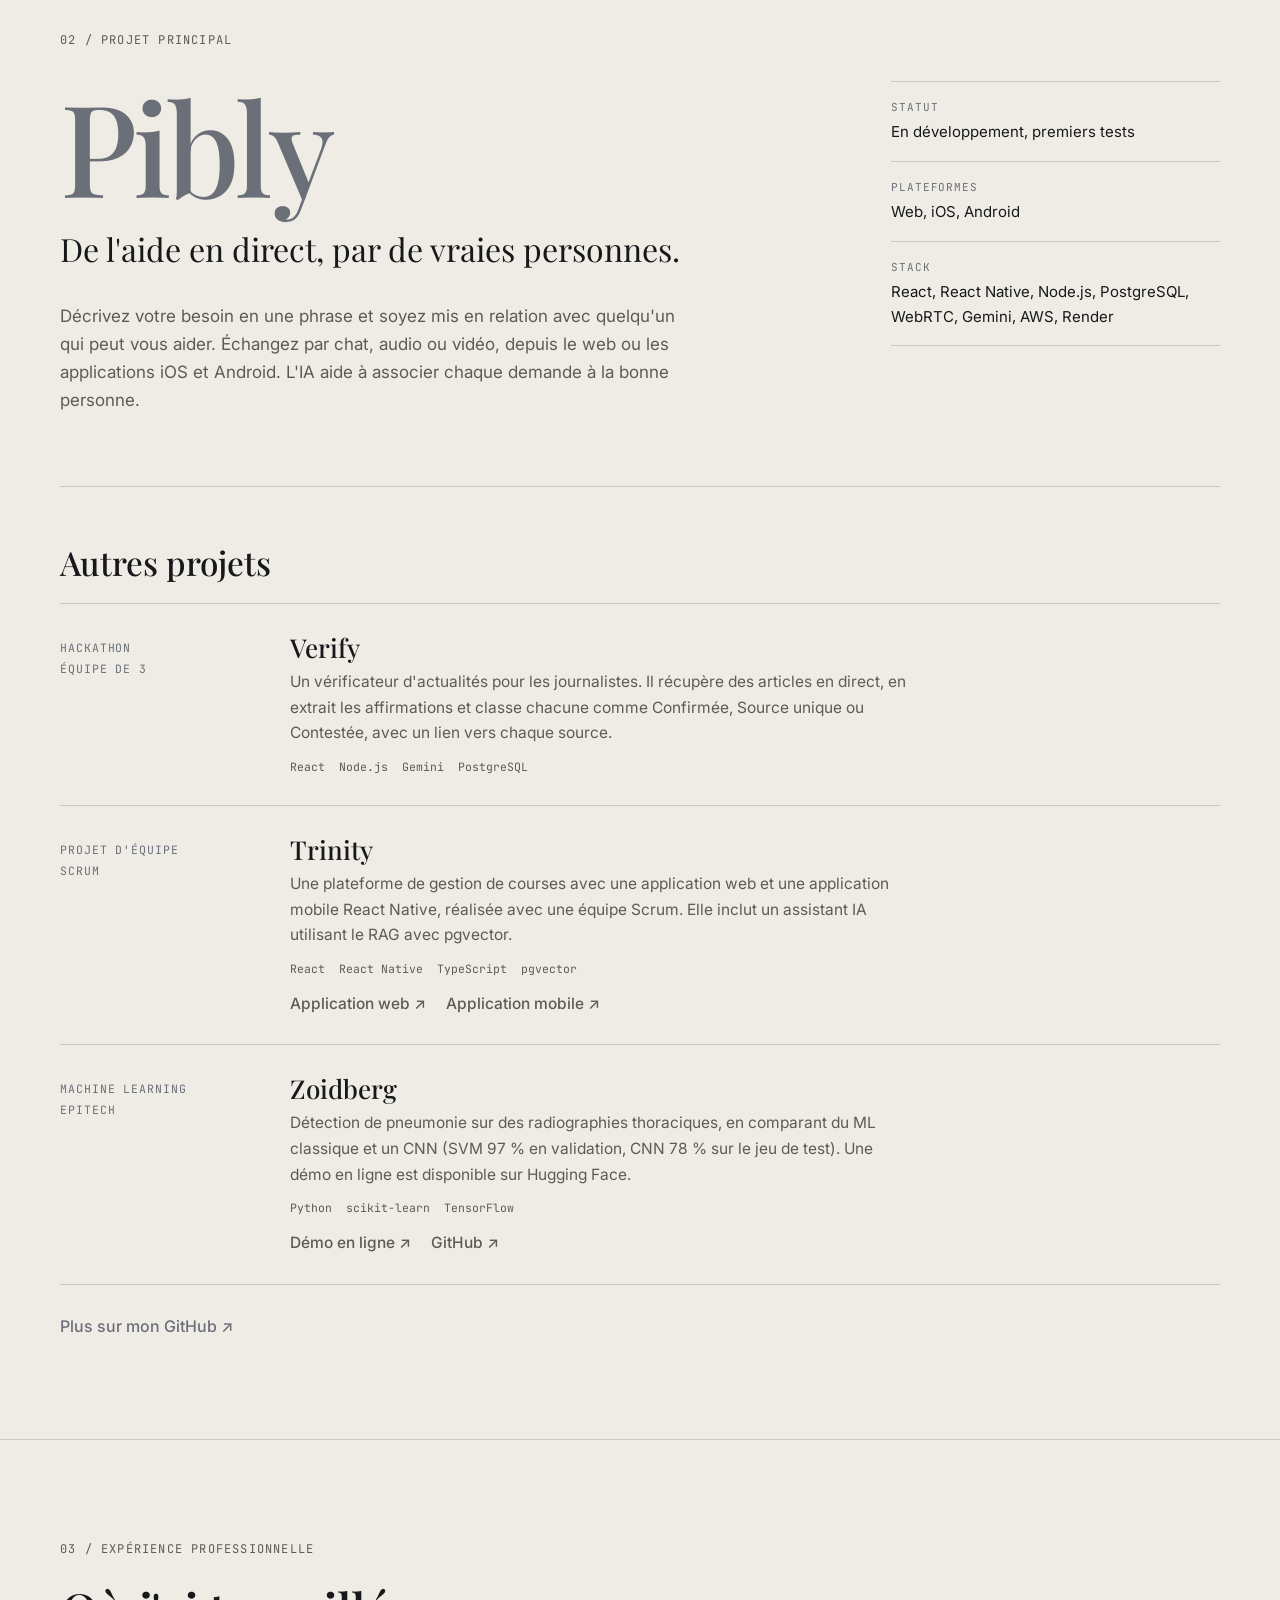
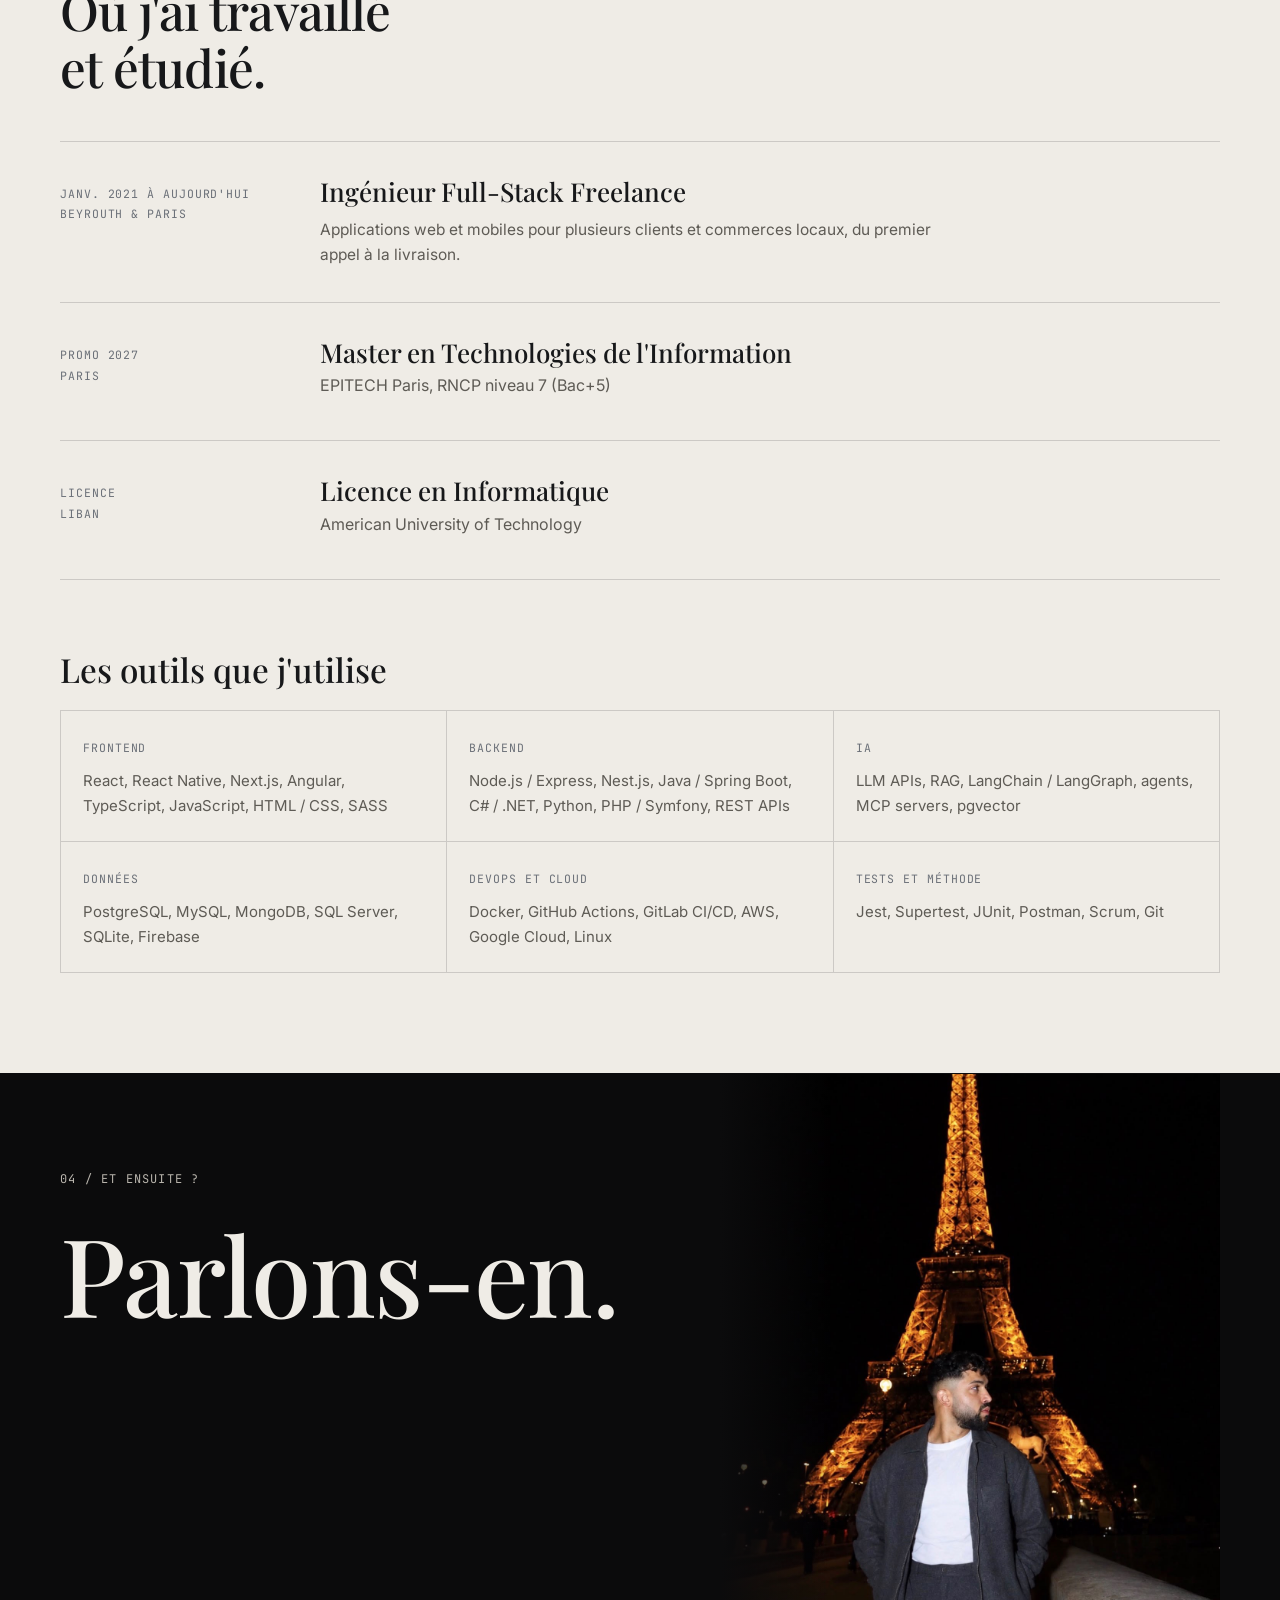
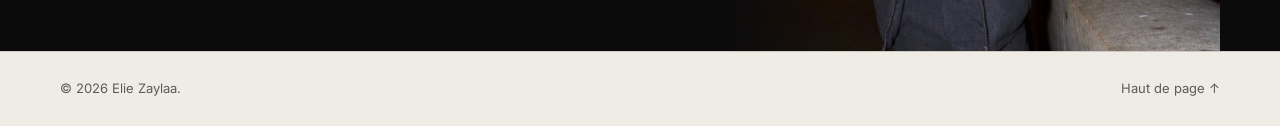
==== commit f2d49b35: "Fix Paris photo not showing on iPhone Safari Co-Authored-By: Claude Sonnet 5.5 <noreply@anthropic.co" ====
--- a/fr/index.html
+++ b/fr/index.html
@@ -32,7 +32,7 @@
       href="https://fonts.googleapis.com/css2?family=Inter:wght@400;500;600&family=Playfair+Display:wght@400;500;600&family=JetBrains+Mono:wght@400;500&display=swap"
       rel="stylesheet"
     />
-    <link rel="stylesheet" href="../css/style.css?v=11" />
+    <link rel="stylesheet" href="../css/style.css?v=12" />
 
     <script type="application/ld+json">
       {
--- a/css/style.css
+++ b/css/style.css
@@ -185,7 +185,7 @@
 @media (max-width: 900px) {
   .contact-grid { grid-template-columns: 1fr; gap: 0; }
   .contact-copy { padding: 64px 0 36px; }
-  .paris { min-height: 0; aspect-ratio: 4 / 5; margin: 0 -28px; }
+  .paris { min-height: 0; height: 0; padding-bottom: min(125vw, 720px); width: 100vw; margin: 0 calc(50% - 50vw); align-self: start; }
   .paris::before { display: none; }
 }
 
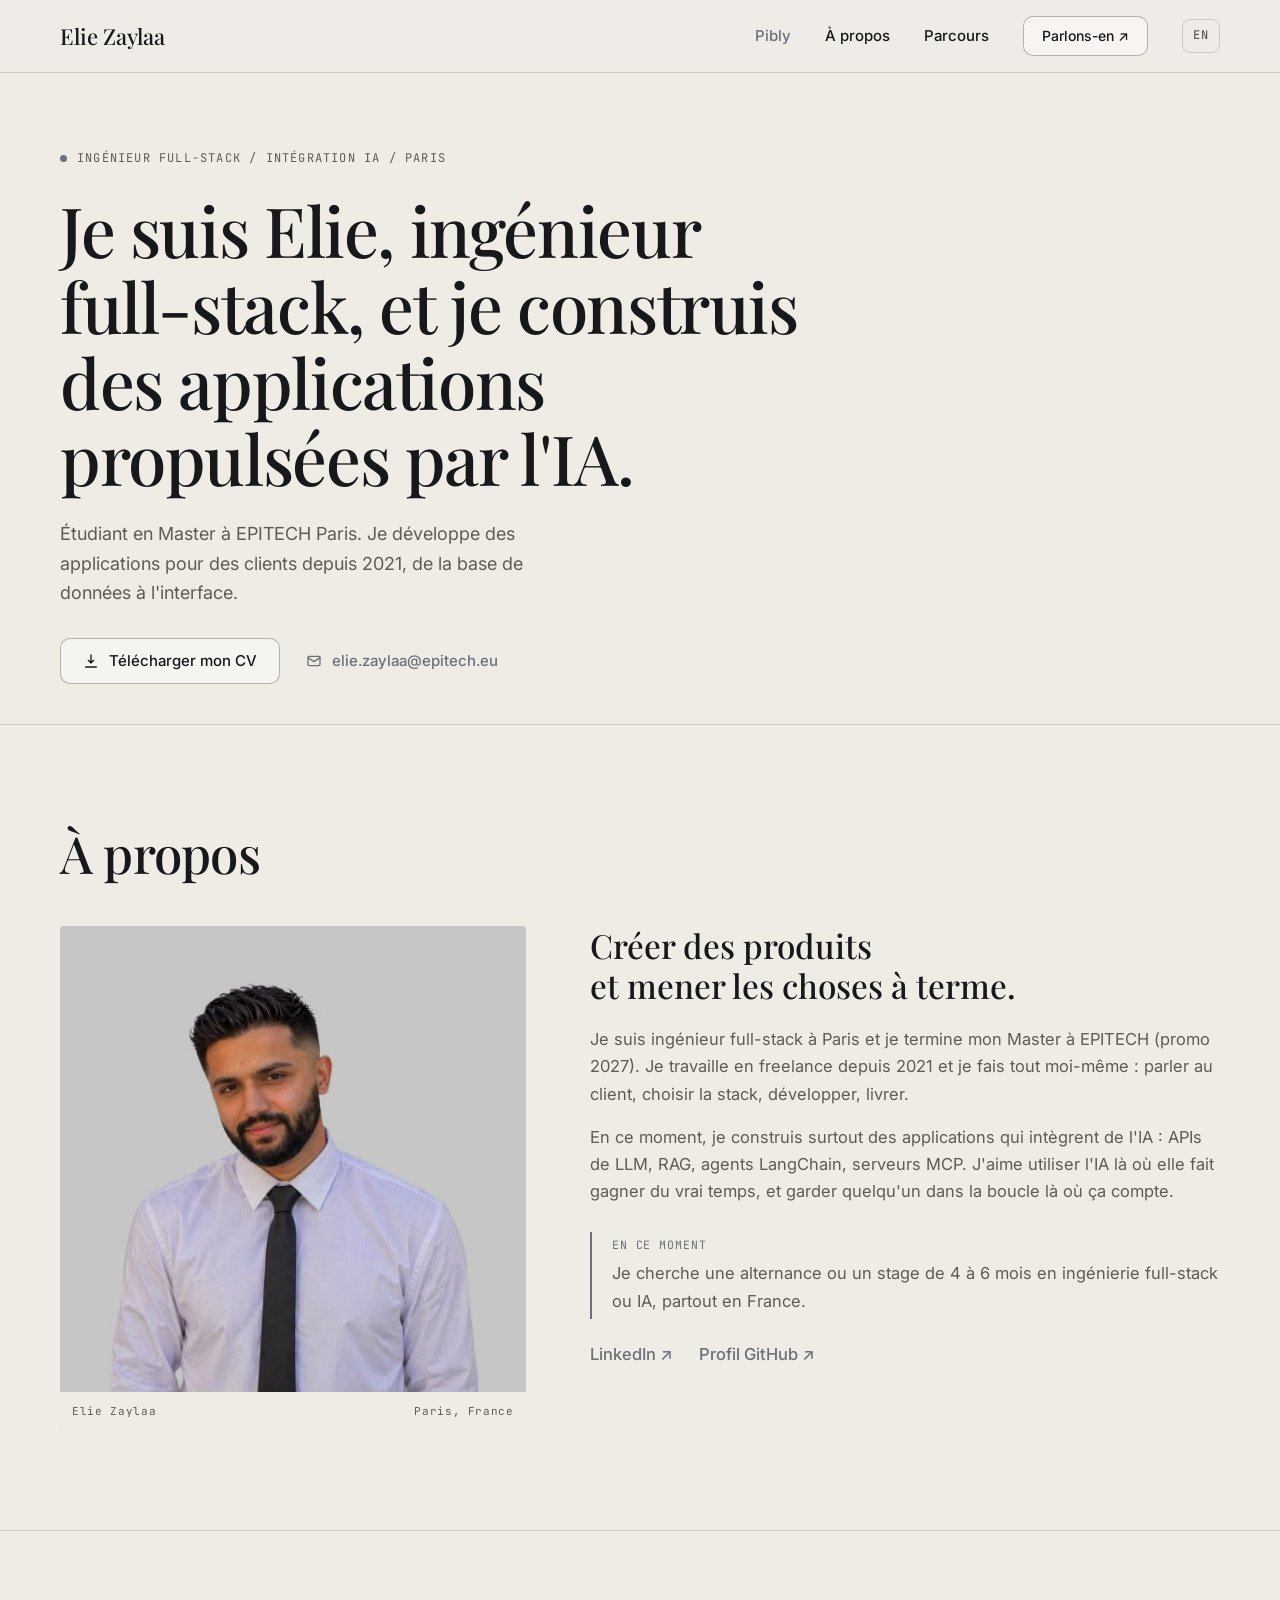
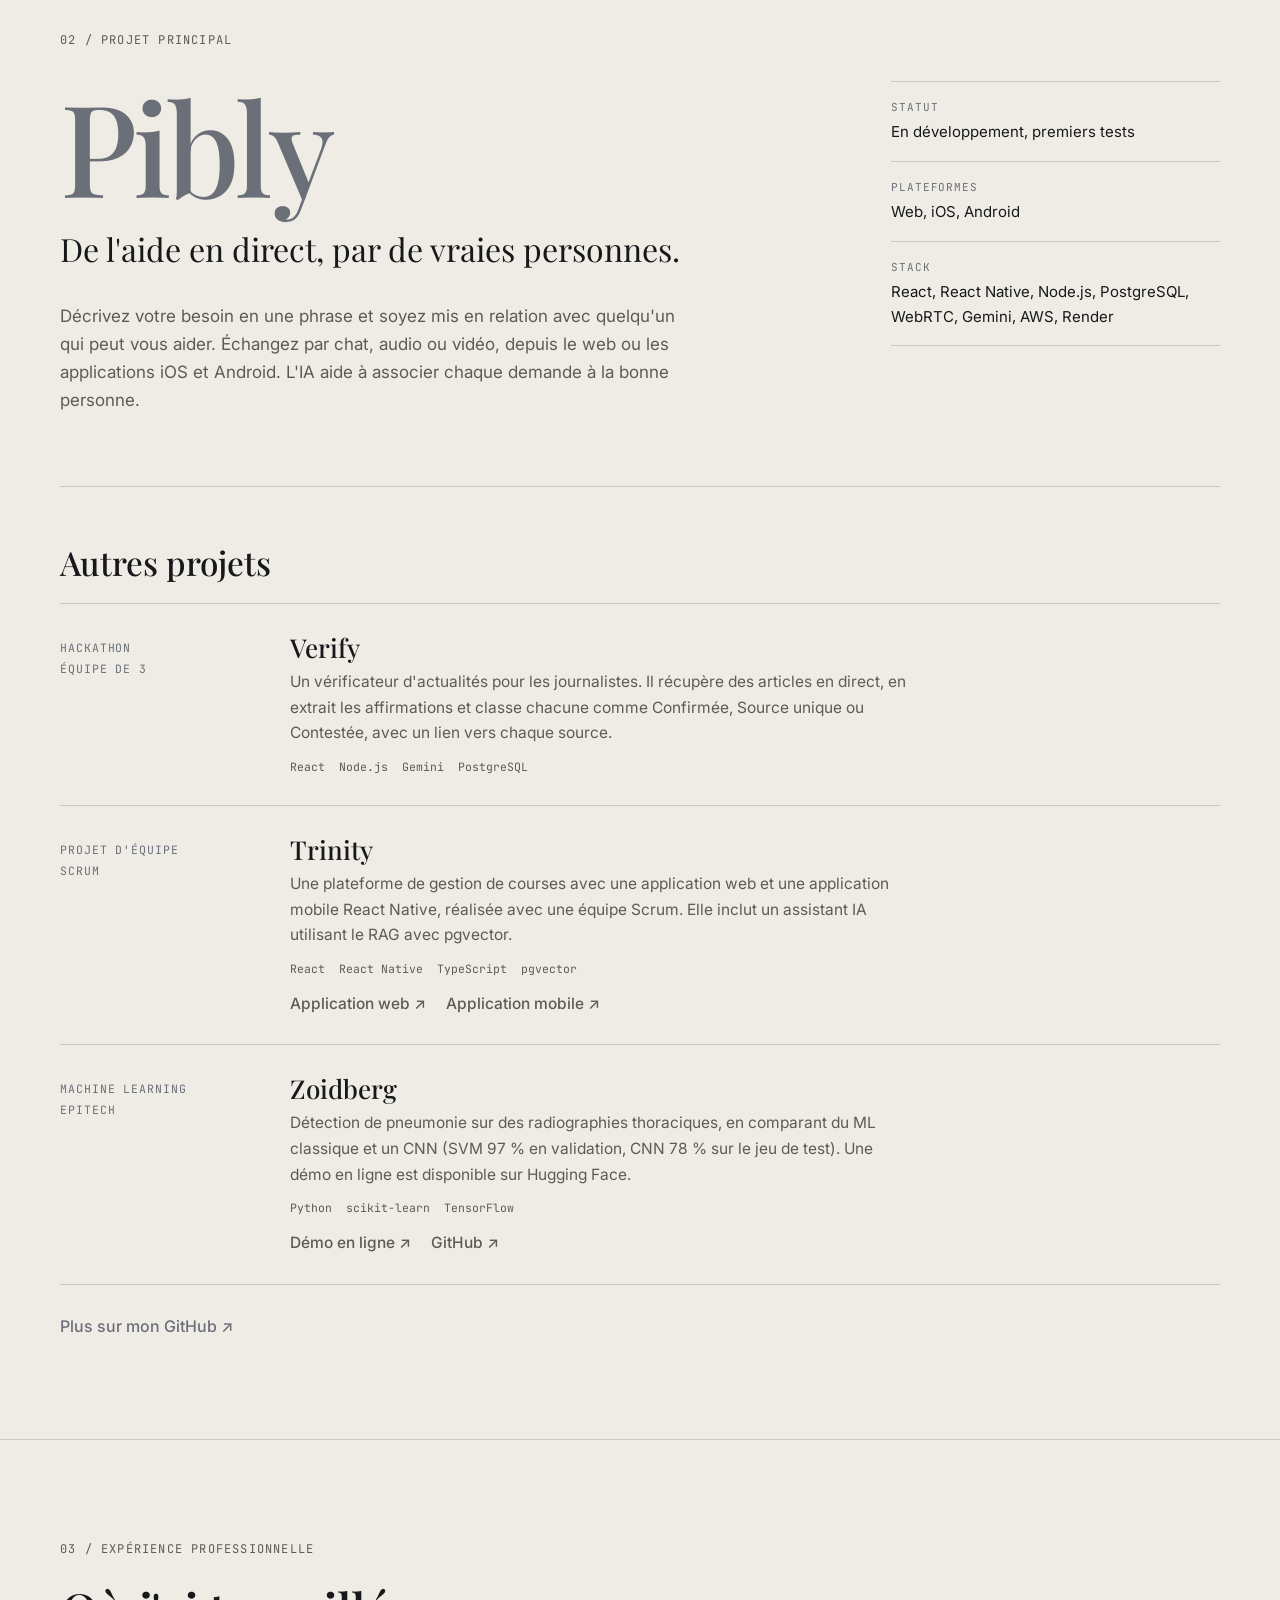
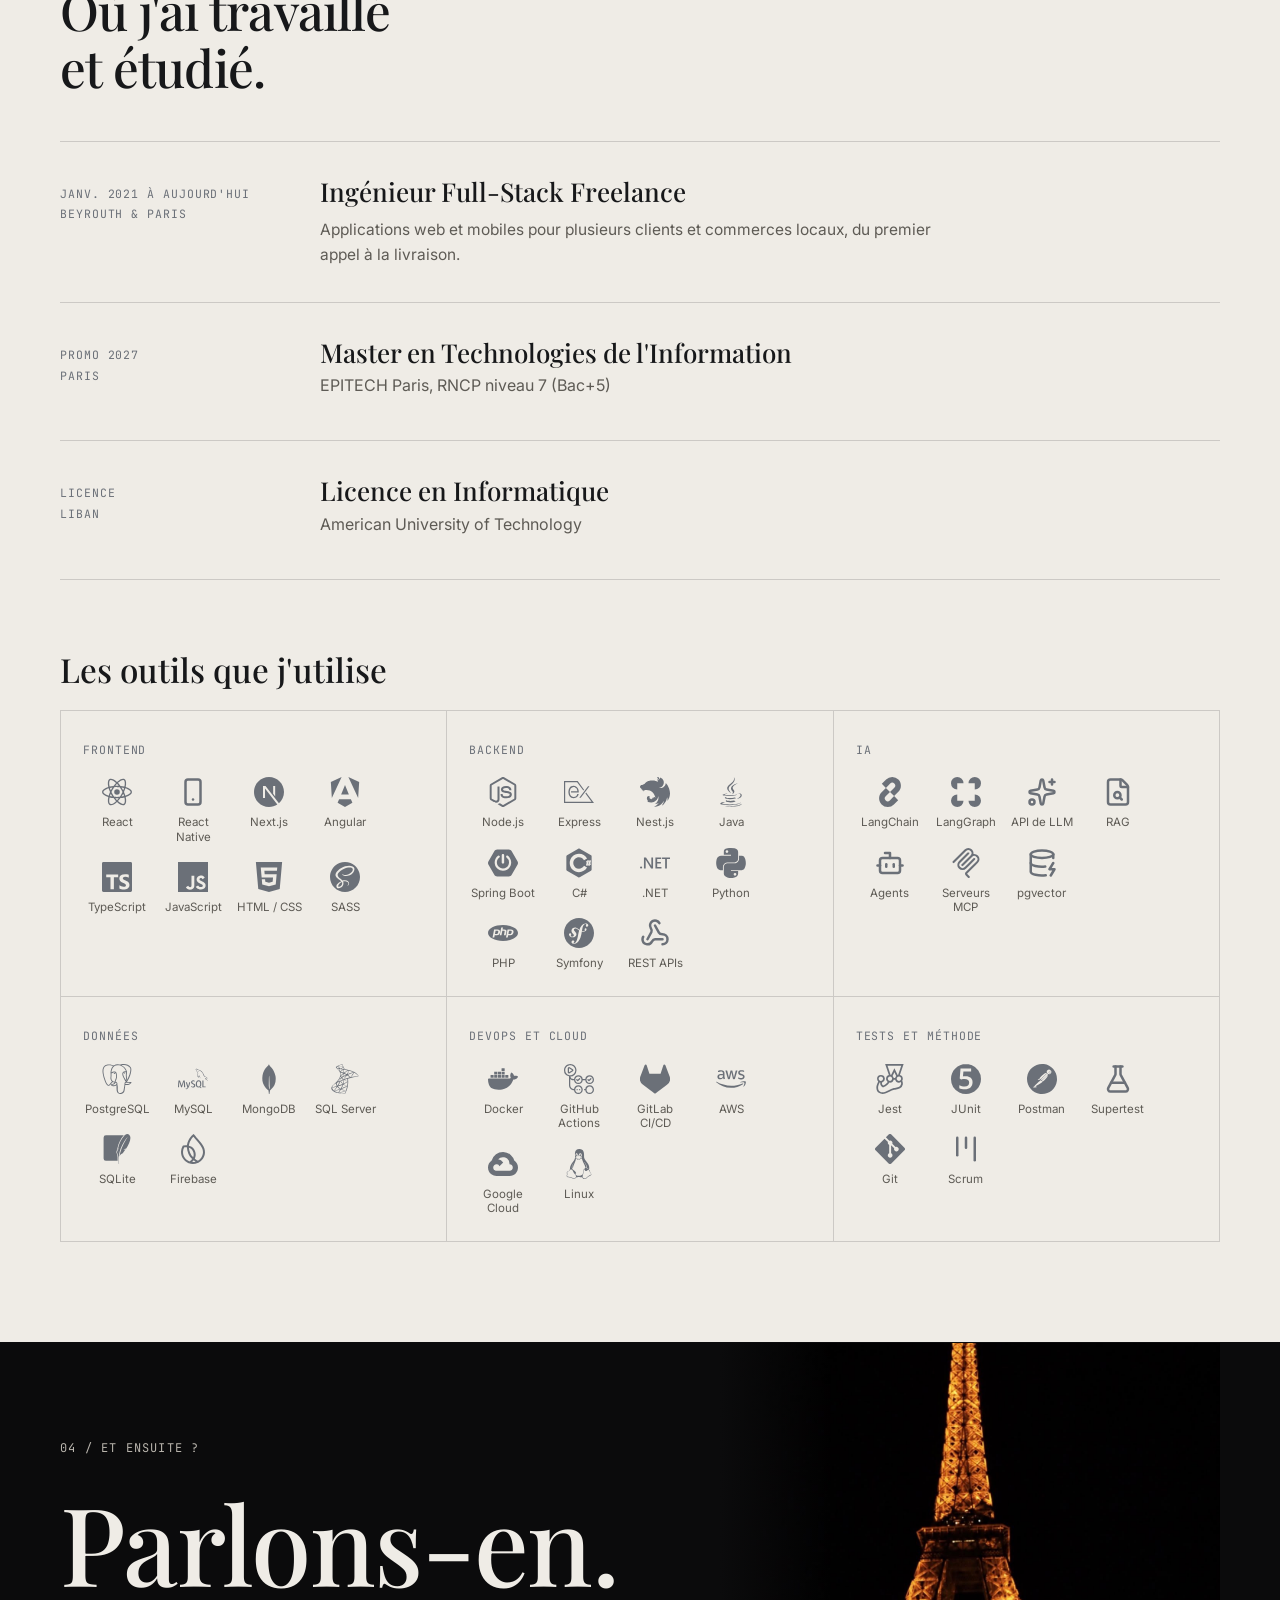
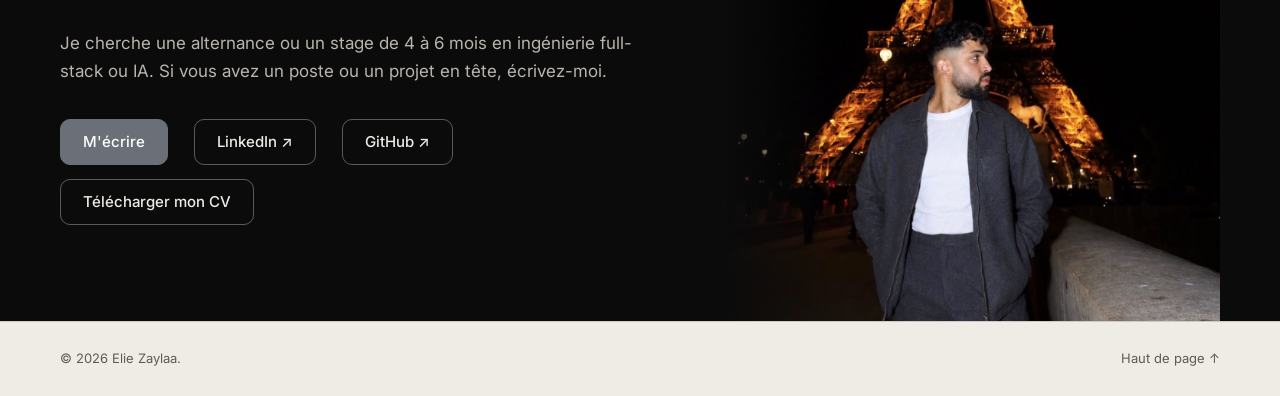
==== commit f68c358b: "Add tool icons to the toolbox, phone icon for React Native, mobile layout Co-Authored-By: Claude Son" ====
--- a/fr/index.html
+++ b/fr/index.html
@@ -32,7 +32,7 @@
       href="https://fonts.googleapis.com/css2?family=Inter:wght@400;500;600&family=Playfair+Display:wght@400;500;600&family=JetBrains+Mono:wght@400;500&display=swap"
       rel="stylesheet"
     />
-    <link rel="stylesheet" href="../css/style.css?v=12" />
+    <link rel="stylesheet" href="../css/style.css?v=15" />
 
     <script type="application/ld+json">
       {
@@ -217,12 +217,80 @@
 
           <h3 class="serif-lg tools-title reveal">Les outils que j'utilise</h3>
           <div class="toolbox reveal">
-            <div><span class="mono-sm red">Frontend</span><p>React, React Native, Next.js, Angular, TypeScript, JavaScript, HTML / CSS, SASS</p></div>
-            <div><span class="mono-sm red">Backend</span><p>Node.js / Express, Nest.js, Java / Spring Boot, C# / .NET, Python, PHP / Symfony, REST APIs</p></div>
-            <div><span class="mono-sm red">IA</span><p>LLM APIs, RAG, LangChain / LangGraph, agents, MCP servers, pgvector</p></div>
-            <div><span class="mono-sm red">Données</span><p>PostgreSQL, MySQL, MongoDB, SQL Server, SQLite, Firebase</p></div>
-            <div><span class="mono-sm red">DevOps et cloud</span><p>Docker, GitHub Actions, GitLab CI/CD, AWS, Google Cloud, Linux</p></div>
-            <div><span class="mono-sm red">Tests et méthode</span><p>Jest, Supertest, JUnit, Postman, Scrum, Git</p></div>
+            <div>
+              <span class="mono-sm red">Frontend</span>
+              <ul class="tools">
+                <li class="tool i-react" title="React"><i aria-hidden="true"></i><span>React</span></li>
+                <li class="tool i-reactnative" title="React Native"><i aria-hidden="true"></i><span>React Native</span></li>
+                <li class="tool i-nextdotjs" title="Next.js"><i aria-hidden="true"></i><span>Next.js</span></li>
+                <li class="tool i-angular" title="Angular"><i aria-hidden="true"></i><span>Angular</span></li>
+                <li class="tool i-typescript" title="TypeScript"><i aria-hidden="true"></i><span>TypeScript</span></li>
+                <li class="tool i-javascript" title="JavaScript"><i aria-hidden="true"></i><span>JavaScript</span></li>
+                <li class="tool i-html5" title="HTML / CSS"><i aria-hidden="true"></i><span>HTML / CSS</span></li>
+                <li class="tool i-sass" title="SASS"><i aria-hidden="true"></i><span>SASS</span></li>
+              </ul>
+            </div>
+            <div>
+              <span class="mono-sm red">Backend</span>
+              <ul class="tools">
+                <li class="tool i-nodedotjs" title="Node.js"><i aria-hidden="true"></i><span>Node.js</span></li>
+                <li class="tool i-express" title="Express"><i aria-hidden="true"></i><span>Express</span></li>
+                <li class="tool i-nestjs" title="Nest.js"><i aria-hidden="true"></i><span>Nest.js</span></li>
+                <li class="tool i-java" title="Java"><i aria-hidden="true"></i><span>Java</span></li>
+                <li class="tool i-springboot" title="Spring Boot"><i aria-hidden="true"></i><span>Spring Boot</span></li>
+                <li class="tool i-csharp" title="C#"><i aria-hidden="true"></i><span>C#</span></li>
+                <li class="tool i-dotnet" title=".NET"><i aria-hidden="true"></i><span>.NET</span></li>
+                <li class="tool i-python" title="Python"><i aria-hidden="true"></i><span>Python</span></li>
+                <li class="tool i-php" title="PHP"><i aria-hidden="true"></i><span>PHP</span></li>
+                <li class="tool i-symfony" title="Symfony"><i aria-hidden="true"></i><span>Symfony</span></li>
+                <li class="tool i-restapi" title="REST APIs"><i aria-hidden="true"></i><span>REST APIs</span></li>
+              </ul>
+            </div>
+            <div>
+              <span class="mono-sm red">IA</span>
+              <ul class="tools">
+                <li class="tool i-langchain" title="LangChain"><i aria-hidden="true"></i><span>LangChain</span></li>
+                <li class="tool i-langgraph" title="LangGraph"><i aria-hidden="true"></i><span>LangGraph</span></li>
+                <li class="tool i-llmapi" title="API de LLM"><i aria-hidden="true"></i><span>API de LLM</span></li>
+                <li class="tool i-rag" title="RAG"><i aria-hidden="true"></i><span>RAG</span></li>
+                <li class="tool i-agents" title="Agents"><i aria-hidden="true"></i><span>Agents</span></li>
+                <li class="tool i-modelcontextprotocol" title="Serveurs MCP"><i aria-hidden="true"></i><span>Serveurs MCP</span></li>
+                <li class="tool i-pgvector" title="pgvector"><i aria-hidden="true"></i><span>pgvector</span></li>
+              </ul>
+            </div>
+            <div>
+              <span class="mono-sm red">Données</span>
+              <ul class="tools">
+                <li class="tool i-postgresql" title="PostgreSQL"><i aria-hidden="true"></i><span>PostgreSQL</span></li>
+                <li class="tool i-mysql" title="MySQL"><i aria-hidden="true"></i><span>MySQL</span></li>
+                <li class="tool i-mongodb" title="MongoDB"><i aria-hidden="true"></i><span>MongoDB</span></li>
+                <li class="tool i-microsoftsqlserver" title="SQL Server"><i aria-hidden="true"></i><span>SQL Server</span></li>
+                <li class="tool i-sqlite" title="SQLite"><i aria-hidden="true"></i><span>SQLite</span></li>
+                <li class="tool i-firebase" title="Firebase"><i aria-hidden="true"></i><span>Firebase</span></li>
+              </ul>
+            </div>
+            <div>
+              <span class="mono-sm red">DevOps et cloud</span>
+              <ul class="tools">
+                <li class="tool i-docker" title="Docker"><i aria-hidden="true"></i><span>Docker</span></li>
+                <li class="tool i-githubactions" title="GitHub Actions"><i aria-hidden="true"></i><span>GitHub Actions</span></li>
+                <li class="tool i-gitlab" title="GitLab CI/CD"><i aria-hidden="true"></i><span>GitLab CI/CD</span></li>
+                <li class="tool i-amazonwebservices" title="AWS"><i aria-hidden="true"></i><span>AWS</span></li>
+                <li class="tool i-googlecloud" title="Google Cloud"><i aria-hidden="true"></i><span>Google Cloud</span></li>
+                <li class="tool i-linux" title="Linux"><i aria-hidden="true"></i><span>Linux</span></li>
+              </ul>
+            </div>
+            <div>
+              <span class="mono-sm red">Tests et méthode</span>
+              <ul class="tools">
+                <li class="tool i-jest" title="Jest"><i aria-hidden="true"></i><span>Jest</span></li>
+                <li class="tool i-junit5" title="JUnit"><i aria-hidden="true"></i><span>JUnit</span></li>
+                <li class="tool i-postman" title="Postman"><i aria-hidden="true"></i><span>Postman</span></li>
+                <li class="tool i-supertest" title="Supertest"><i aria-hidden="true"></i><span>Supertest</span></li>
+                <li class="tool i-git" title="Git"><i aria-hidden="true"></i><span>Git</span></li>
+                <li class="tool i-scrum" title="Scrum"><i aria-hidden="true"></i><span>Scrum</span></li>
+              </ul>
+            </div>
           </div>
         </div>
       </section>
--- a/css/style.css
+++ b/css/style.css
@@ -193,3 +193,106 @@
 .nav-links .lang:hover { color: var(--red); border-color: var(--red); }
 .nav-links a.nav-pibly { color: var(--red); }
 .t-body > p:not(.sub) { margin-top: 10px; color: var(--muted); font-size: 15.5px; max-width: 62ch; }
+
+/* Tool icons */
+.toolbox > div { padding: 24px 22px 26px; }
+.tools { display: flex; flex-wrap: wrap; gap: 18px 8px; margin-top: 16px; }
+.tool { width: 68px; display: flex; flex-direction: column; align-items: center; gap: 8px; text-align: center; }
+.tool i { display: block; width: 30px; height: 30px; background: var(--red); transition: background .2s ease, transform .2s ease; -webkit-mask-size: contain; mask-size: contain; -webkit-mask-repeat: no-repeat; mask-repeat: no-repeat; -webkit-mask-position: center; mask-position: center; }
+.tool span { font-size: 11.5px; line-height: 1.25; color: var(--muted); }
+.tool:hover i { background: var(--c); transform: translateY(-2px); }
+@media (max-width: 560px) { .tool { width: 64px; } }
+.i-react { --c: #61DAFB; }
+.i-react i { -webkit-mask-image: url(../assets/icons/react.svg); mask-image: url(../assets/icons/react.svg); }
+.i-nextdotjs { --c: #17181a; }
+.i-nextdotjs i { -webkit-mask-image: url(../assets/icons/nextdotjs.svg); mask-image: url(../assets/icons/nextdotjs.svg); }
+.i-angular { --c: #DD0031; }
+.i-angular i { -webkit-mask-image: url(../assets/icons/angular.svg); mask-image: url(../assets/icons/angular.svg); }
+.i-typescript { --c: #3178C6; }
+.i-typescript i { -webkit-mask-image: url(../assets/icons/typescript.svg); mask-image: url(../assets/icons/typescript.svg); }
+.i-javascript { --c: #E8C81B; }
+.i-javascript i { -webkit-mask-image: url(../assets/icons/javascript.svg); mask-image: url(../assets/icons/javascript.svg); }
+.i-html5 { --c: #E34F26; }
+.i-html5 i { -webkit-mask-image: url(../assets/icons/html5.svg); mask-image: url(../assets/icons/html5.svg); }
+.i-sass { --c: #CC6699; }
+.i-sass i { -webkit-mask-image: url(../assets/icons/sass.svg); mask-image: url(../assets/icons/sass.svg); }
+.i-nodedotjs { --c: #5FA04E; }
+.i-nodedotjs i { -webkit-mask-image: url(../assets/icons/nodedotjs.svg); mask-image: url(../assets/icons/nodedotjs.svg); }
+.i-express { --c: #17181a; }
+.i-express i { -webkit-mask-image: url(../assets/icons/express.svg); mask-image: url(../assets/icons/express.svg); }
+.i-nestjs { --c: #E0234E; }
+.i-nestjs i { -webkit-mask-image: url(../assets/icons/nestjs.svg); mask-image: url(../assets/icons/nestjs.svg); }
+.i-java { --c: #E76F00; }
+.i-java i { -webkit-mask-image: url(../assets/icons/java.svg); mask-image: url(../assets/icons/java.svg); }
+.i-springboot { --c: #6DB33F; }
+.i-springboot i { -webkit-mask-image: url(../assets/icons/springboot.svg); mask-image: url(../assets/icons/springboot.svg); }
+.i-csharp { --c: #68217A; }
+.i-csharp i { -webkit-mask-image: url(../assets/icons/csharp.svg); mask-image: url(../assets/icons/csharp.svg); }
+.i-dotnet { --c: #512BD4; }
+.i-dotnet i { -webkit-mask-image: url(../assets/icons/dotnet.svg); mask-image: url(../assets/icons/dotnet.svg); }
+.i-python { --c: #3776AB; }
+.i-python i { -webkit-mask-image: url(../assets/icons/python.svg); mask-image: url(../assets/icons/python.svg); }
+.i-php { --c: #777BB4; }
+.i-php i { -webkit-mask-image: url(../assets/icons/php.svg); mask-image: url(../assets/icons/php.svg); }
+.i-symfony { --c: #17181a; }
+.i-symfony i { -webkit-mask-image: url(../assets/icons/symfony.svg); mask-image: url(../assets/icons/symfony.svg); }
+.i-langchain { --c: #1C3C3C; }
+.i-langchain i { -webkit-mask-image: url(../assets/icons/langchain.svg); mask-image: url(../assets/icons/langchain.svg); }
+.i-postgresql { --c: #4169E1; }
+.i-postgresql i { -webkit-mask-image: url(../assets/icons/postgresql.svg); mask-image: url(../assets/icons/postgresql.svg); }
+.i-mysql { --c: #4479A1; }
+.i-mysql i { -webkit-mask-image: url(../assets/icons/mysql.svg); mask-image: url(../assets/icons/mysql.svg); }
+.i-mongodb { --c: #47A248; }
+.i-mongodb i { -webkit-mask-image: url(../assets/icons/mongodb.svg); mask-image: url(../assets/icons/mongodb.svg); }
+.i-microsoftsqlserver { --c: #CC2927; }
+.i-microsoftsqlserver i { -webkit-mask-image: url(../assets/icons/microsoftsqlserver.svg); mask-image: url(../assets/icons/microsoftsqlserver.svg); }
+.i-sqlite { --c: #003B57; }
+.i-sqlite i { -webkit-mask-image: url(../assets/icons/sqlite.svg); mask-image: url(../assets/icons/sqlite.svg); }
+.i-firebase { --c: #DD2C00; }
+.i-firebase i { -webkit-mask-image: url(../assets/icons/firebase.svg); mask-image: url(../assets/icons/firebase.svg); }
+.i-docker { --c: #2496ED; }
+.i-docker i { -webkit-mask-image: url(../assets/icons/docker.svg); mask-image: url(../assets/icons/docker.svg); }
+.i-githubactions { --c: #2088FF; }
+.i-githubactions i { -webkit-mask-image: url(../assets/icons/githubactions.svg); mask-image: url(../assets/icons/githubactions.svg); }
+.i-gitlab { --c: #FC6D26; }
+.i-gitlab i { -webkit-mask-image: url(../assets/icons/gitlab.svg); mask-image: url(../assets/icons/gitlab.svg); }
+.i-amazonwebservices { --c: #FF9900; }
+.i-amazonwebservices i { -webkit-mask-image: url(../assets/icons/amazonwebservices.svg); mask-image: url(../assets/icons/amazonwebservices.svg); }
+.i-googlecloud { --c: #4285F4; }
+.i-googlecloud i { -webkit-mask-image: url(../assets/icons/googlecloud.svg); mask-image: url(../assets/icons/googlecloud.svg); }
+.i-linux { --c: #17181a; }
+.i-linux i { -webkit-mask-image: url(../assets/icons/linux.svg); mask-image: url(../assets/icons/linux.svg); }
+.i-jest { --c: #C21325; }
+.i-jest i { -webkit-mask-image: url(../assets/icons/jest.svg); mask-image: url(../assets/icons/jest.svg); }
+.i-junit5 { --c: #25A162; }
+.i-junit5 i { -webkit-mask-image: url(../assets/icons/junit5.svg); mask-image: url(../assets/icons/junit5.svg); }
+.i-postman { --c: #FF6C37; }
+.i-postman i { -webkit-mask-image: url(../assets/icons/postman.svg); mask-image: url(../assets/icons/postman.svg); }
+.i-git { --c: #F03C2E; }
+.i-git i { -webkit-mask-image: url(../assets/icons/git.svg); mask-image: url(../assets/icons/git.svg); }
+.i-reactnative { --c: #61DAFB; }
+.i-reactnative i { -webkit-mask-image: url(../assets/icons/reactnative.svg); mask-image: url(../assets/icons/reactnative.svg); }
+.i-restapi { --c: #17181a; }
+.i-restapi i { -webkit-mask-image: url(../assets/icons/restapi.svg); mask-image: url(../assets/icons/restapi.svg); }
+.i-langgraph { --c: #1C3C3C; }
+.i-langgraph i { -webkit-mask-image: url(../assets/icons/langgraph.svg); mask-image: url(../assets/icons/langgraph.svg); }
+.i-llmapi { --c: #17181a; }
+.i-llmapi i { -webkit-mask-image: url(../assets/icons/llmapi.svg); mask-image: url(../assets/icons/llmapi.svg); }
+.i-rag { --c: #17181a; }
+.i-rag i { -webkit-mask-image: url(../assets/icons/rag.svg); mask-image: url(../assets/icons/rag.svg); }
+.i-agents { --c: #17181a; }
+.i-agents i { -webkit-mask-image: url(../assets/icons/agents.svg); mask-image: url(../assets/icons/agents.svg); }
+.i-modelcontextprotocol { --c: #17181a; }
+.i-modelcontextprotocol i { -webkit-mask-image: url(../assets/icons/modelcontextprotocol.svg); mask-image: url(../assets/icons/modelcontextprotocol.svg); }
+.i-pgvector { --c: #17181a; }
+.i-pgvector i { -webkit-mask-image: url(../assets/icons/pgvector.svg); mask-image: url(../assets/icons/pgvector.svg); }
+.i-supertest { --c: #17181a; }
+.i-supertest i { -webkit-mask-image: url(../assets/icons/supertest.svg); mask-image: url(../assets/icons/supertest.svg); }
+.i-scrum { --c: #17181a; }
+.i-scrum i { -webkit-mask-image: url(../assets/icons/scrum.svg); mask-image: url(../assets/icons/scrum.svg); }
+@media (max-width: 560px) {
+  .toolbox > div { padding: 22px 18px 24px; }
+  .tools { gap: 16px 0; }
+  .tool { width: 25%; }
+  .tool span { font-size: 11px; }
+}
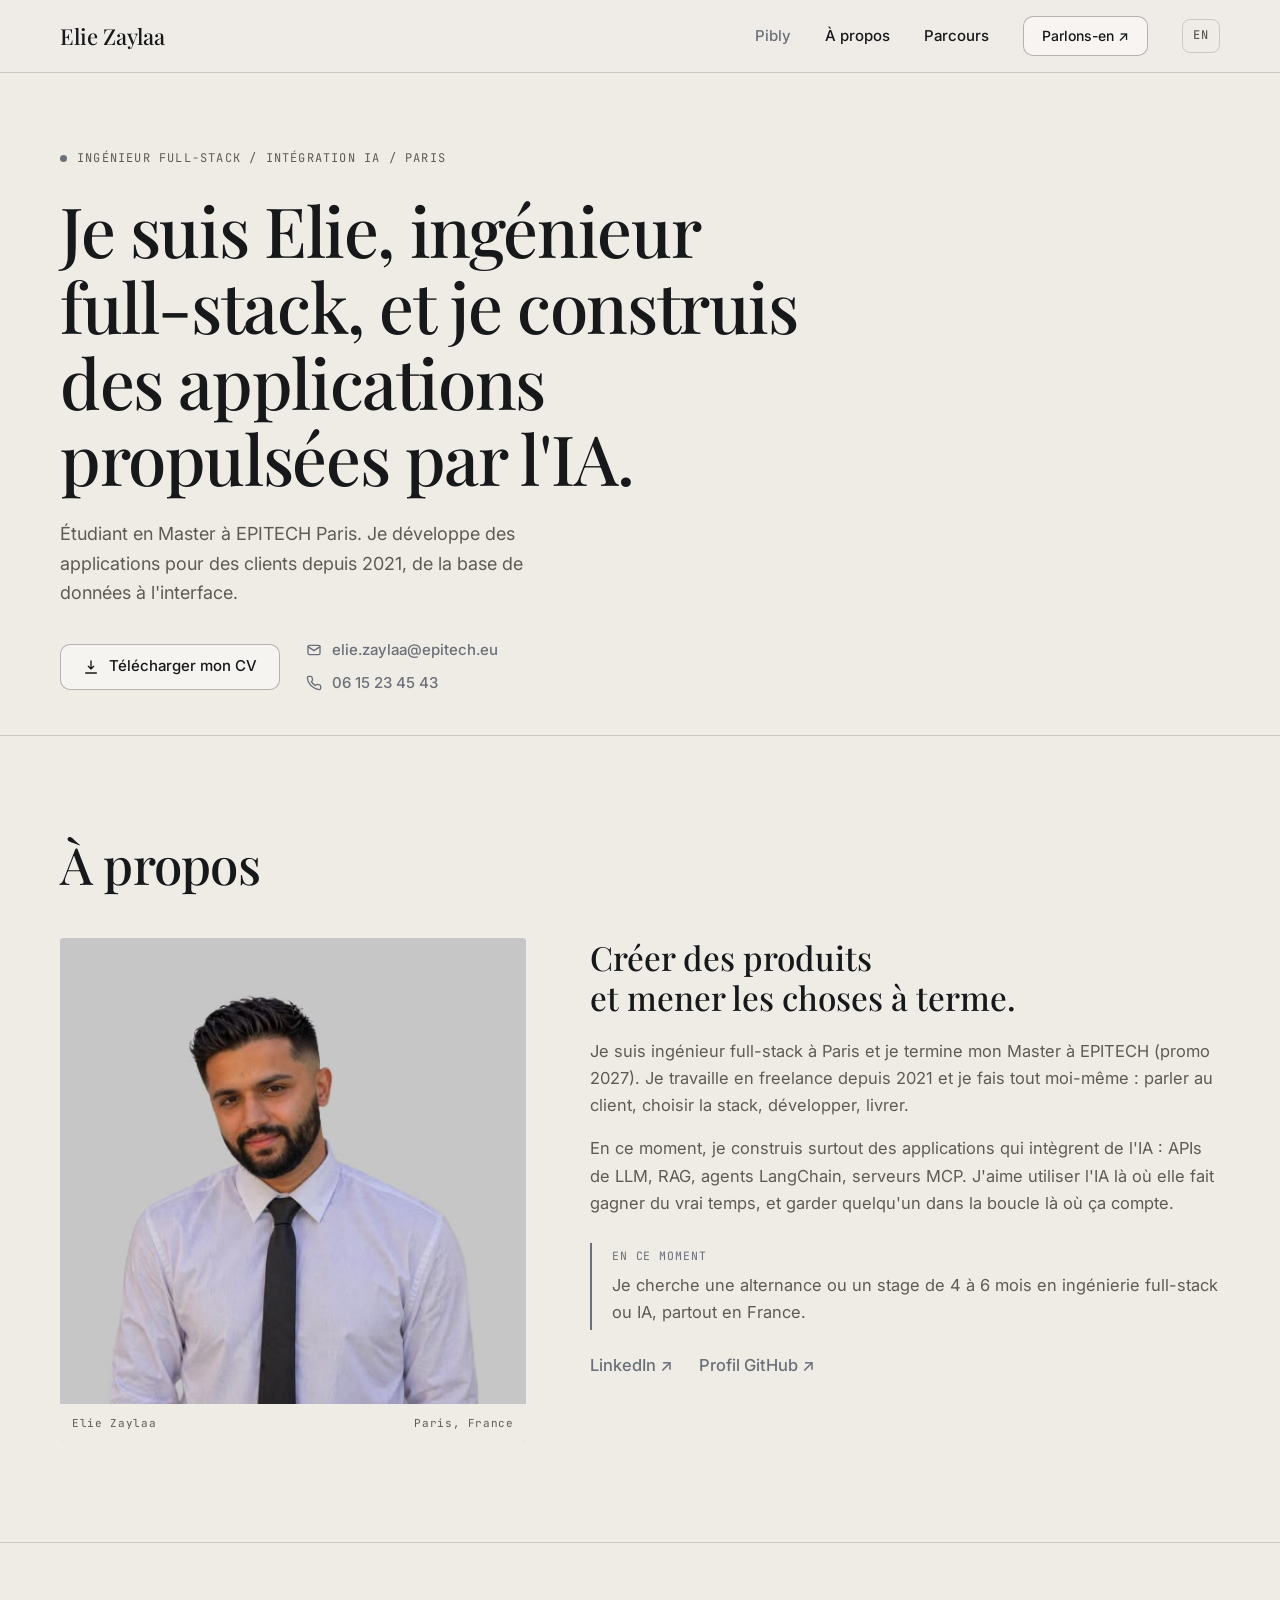
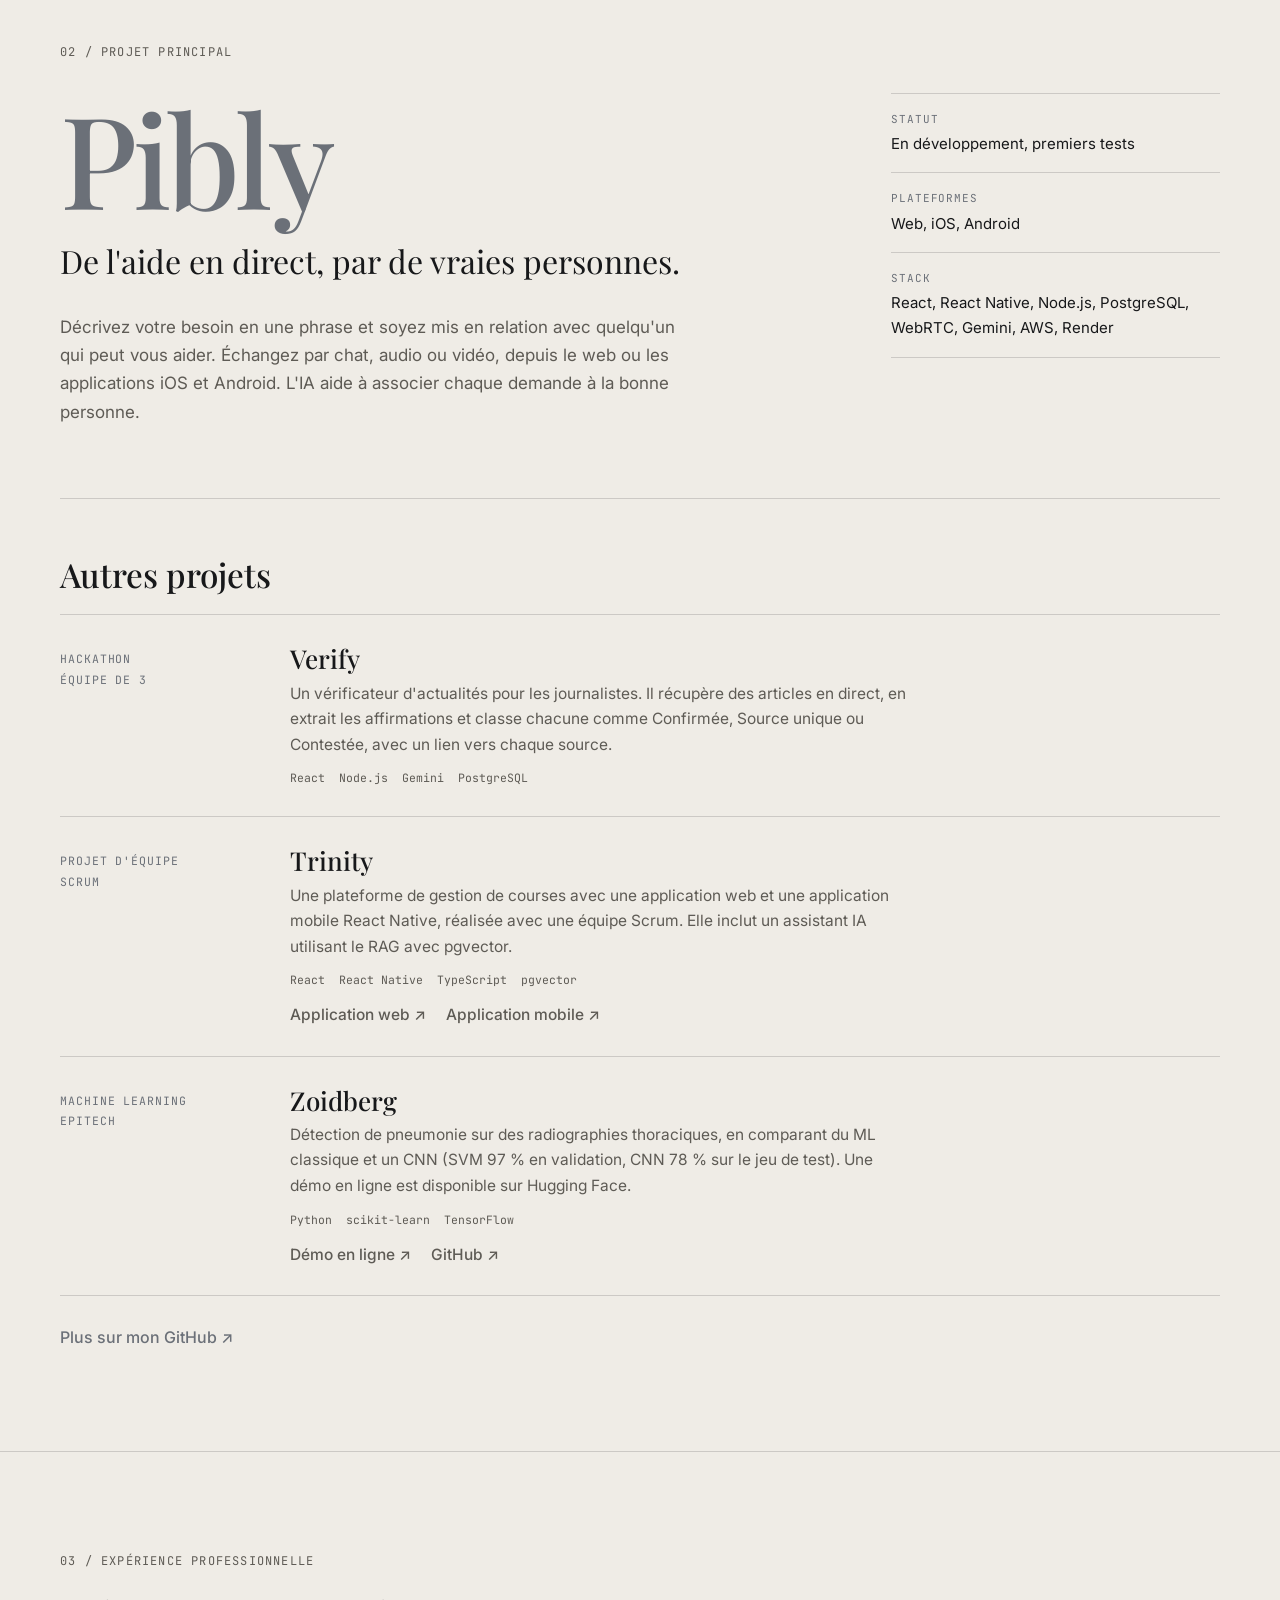
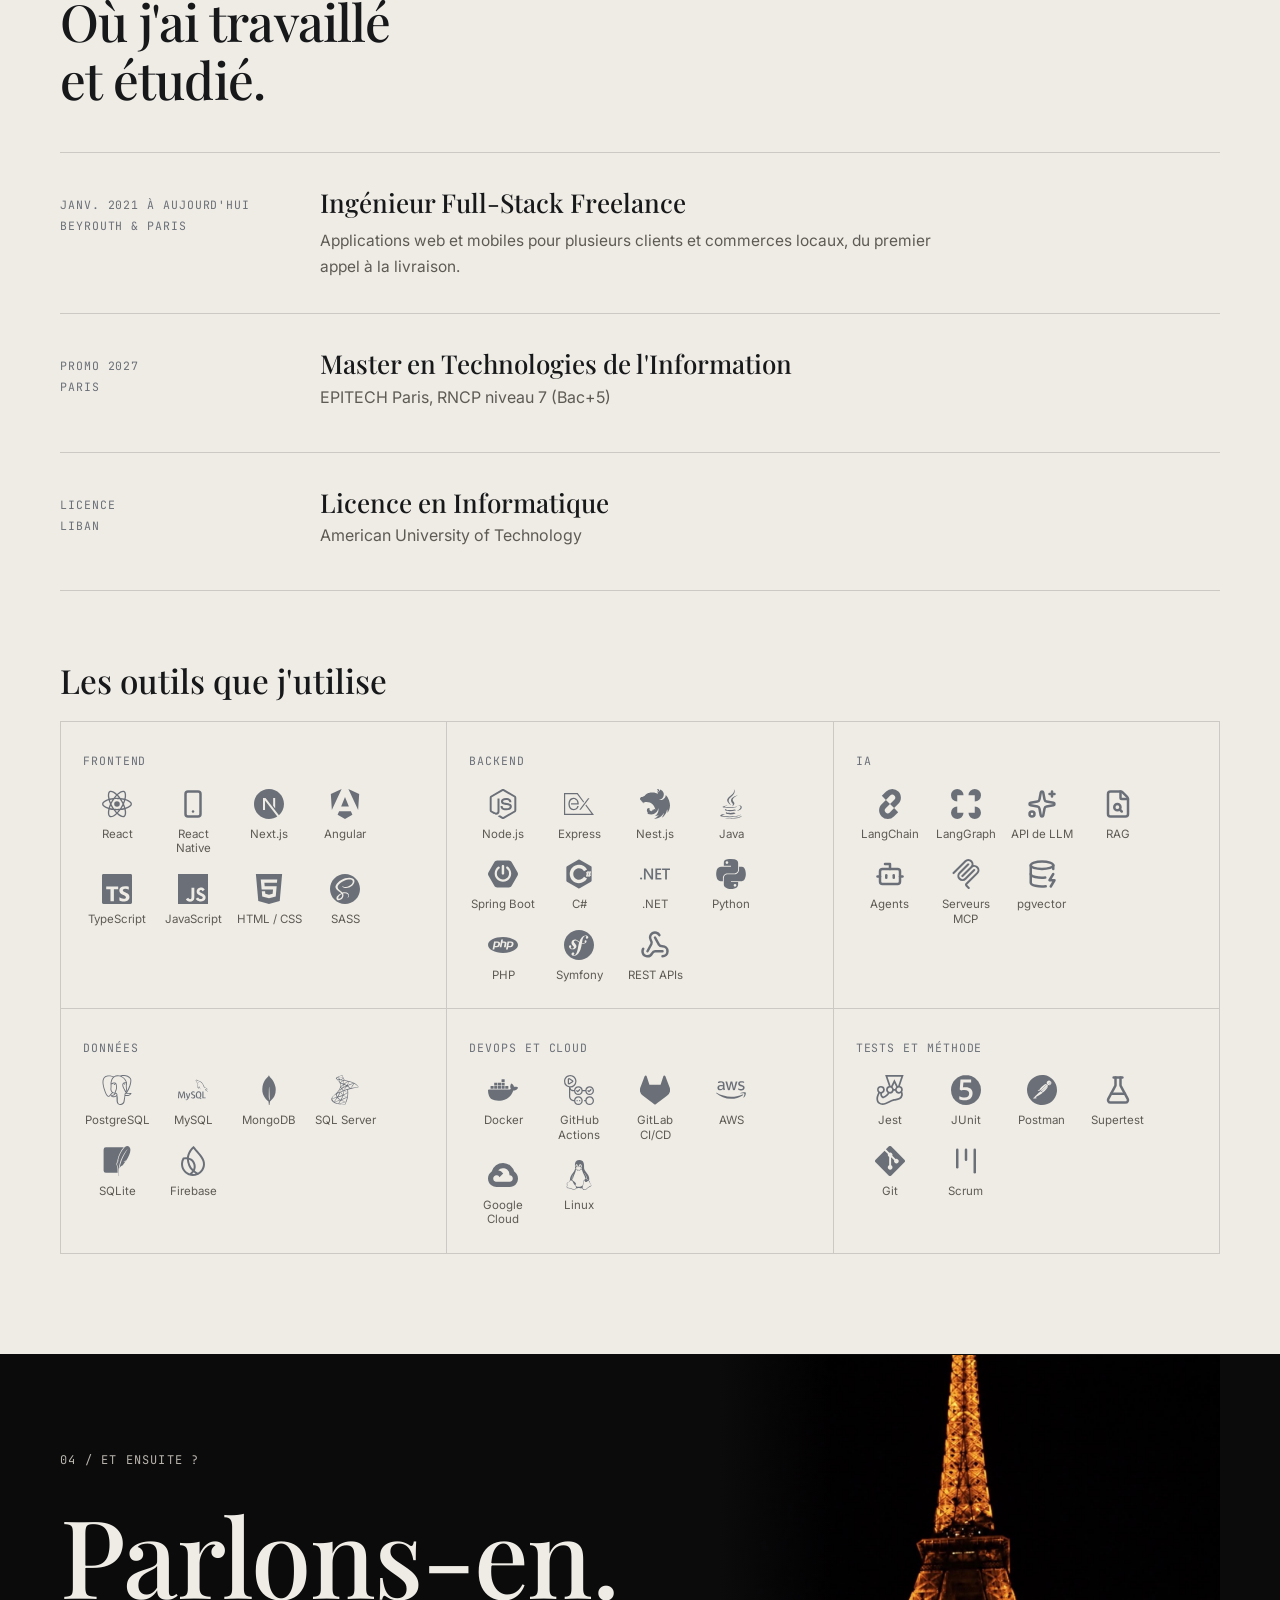
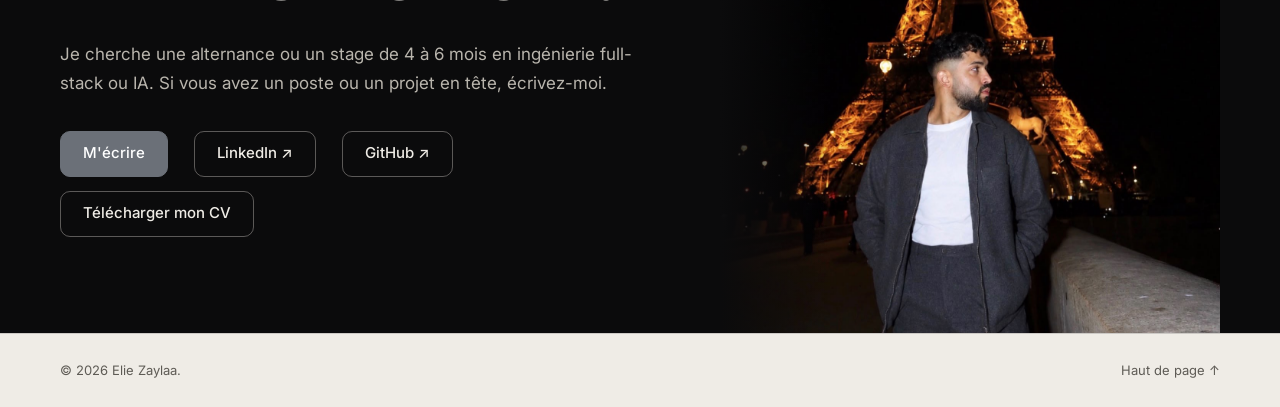
==== commit 78f3c00b: "Add phone number under email in hero Co-Authored-By: Claude Sonnet 5.5 <noreply@anthropic.com> Claud" ====
--- a/fr/index.html
+++ b/fr/index.html
@@ -32,7 +32,7 @@
       href="https://fonts.googleapis.com/css2?family=Inter:wght@400;500;600&family=Playfair+Display:wght@400;500;600&family=JetBrains+Mono:wght@400;500&display=swap"
       rel="stylesheet"
     />
-    <link rel="stylesheet" href="../css/style.css?v=15" />
+    <link rel="stylesheet" href="../css/style.css?v=16" />
 
     <script type="application/ld+json">
       {
@@ -81,10 +81,16 @@
               <svg width="16" height="16" viewBox="0 0 24 24" fill="none" stroke="currentColor" stroke-width="2" stroke-linecap="round" stroke-linejoin="round" aria-hidden="true"><path d="M12 3v12m0 0l-4-4m4 4l4-4M4 21h16"/></svg>
               Télécharger mon CV
             </a>
+            <div class="contact-lines">
             <a class="mail" href="mailto:elie.zaylaa@epitech.eu">
               <svg width="16" height="16" viewBox="0 0 24 24" fill="none" stroke="currentColor" stroke-width="2" stroke-linecap="round" stroke-linejoin="round" aria-hidden="true"><rect x="3" y="5" width="18" height="14" rx="2"/><path d="M3 7l9 6 9-6"/></svg>
               elie.zaylaa@epitech.eu
             </a>
+            <a class="mail" href="tel:+33615234543">
+              <svg width="16" height="16" viewBox="0 0 24 24" fill="none" stroke="currentColor" stroke-width="2" stroke-linecap="round" stroke-linejoin="round" aria-hidden="true"><path d="M22 16.9v3a2 2 0 0 1-2.2 2 19.8 19.8 0 0 1-8.6-3.1 19.5 19.5 0 0 1-6-6A19.8 19.8 0 0 1 2.1 4.2 2 2 0 0 1 4.1 2h3a2 2 0 0 1 2 1.7c.1 1 .4 1.9.7 2.8a2 2 0 0 1-.5 2.1L8.1 9.9a16 16 0 0 0 6 6l1.3-1.3a2 2 0 0 1 2.1-.4c.9.3 1.8.6 2.8.7a2 2 0 0 1 1.7 2z"/></svg>
+              06 15 23 45 43
+            </a>
+          </div>
           </div>
           </div>
         </div>
--- a/css/style.css
+++ b/css/style.css
@@ -62,6 +62,7 @@
 .btn.red-btn:hover { background: var(--red-dark); border-color: var(--red-dark); }
 .mail { display: inline-flex; align-items: center; gap: 10px; color: var(--red); font-weight: 500; font-size: 15px; }
 .mail:hover { text-decoration: underline; text-underline-offset: 4px; }
+.contact-lines { display: flex; flex-direction: column; align-items: flex-start; gap: 8px; }
 .hero-actions { display: flex; flex-wrap: wrap; align-items: center; gap: 14px 26px; }
 
 /* Labels and titles */
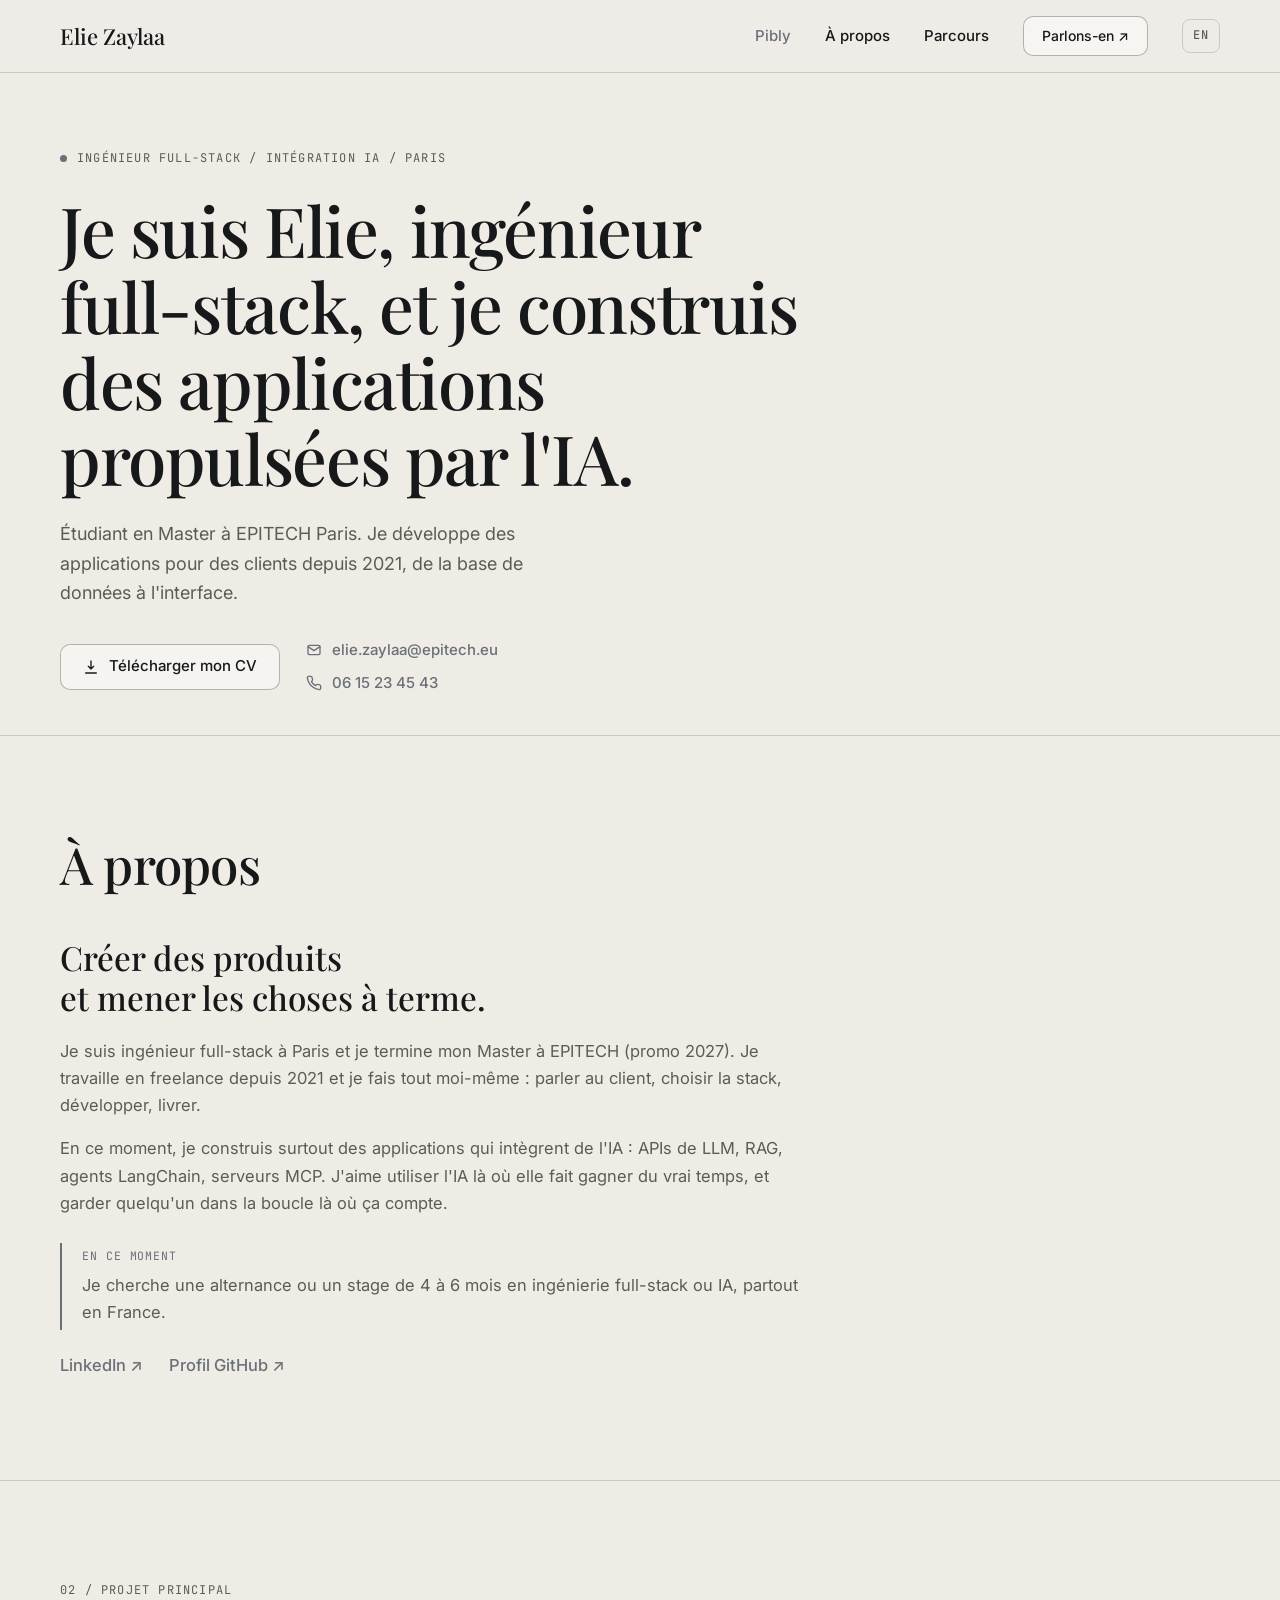
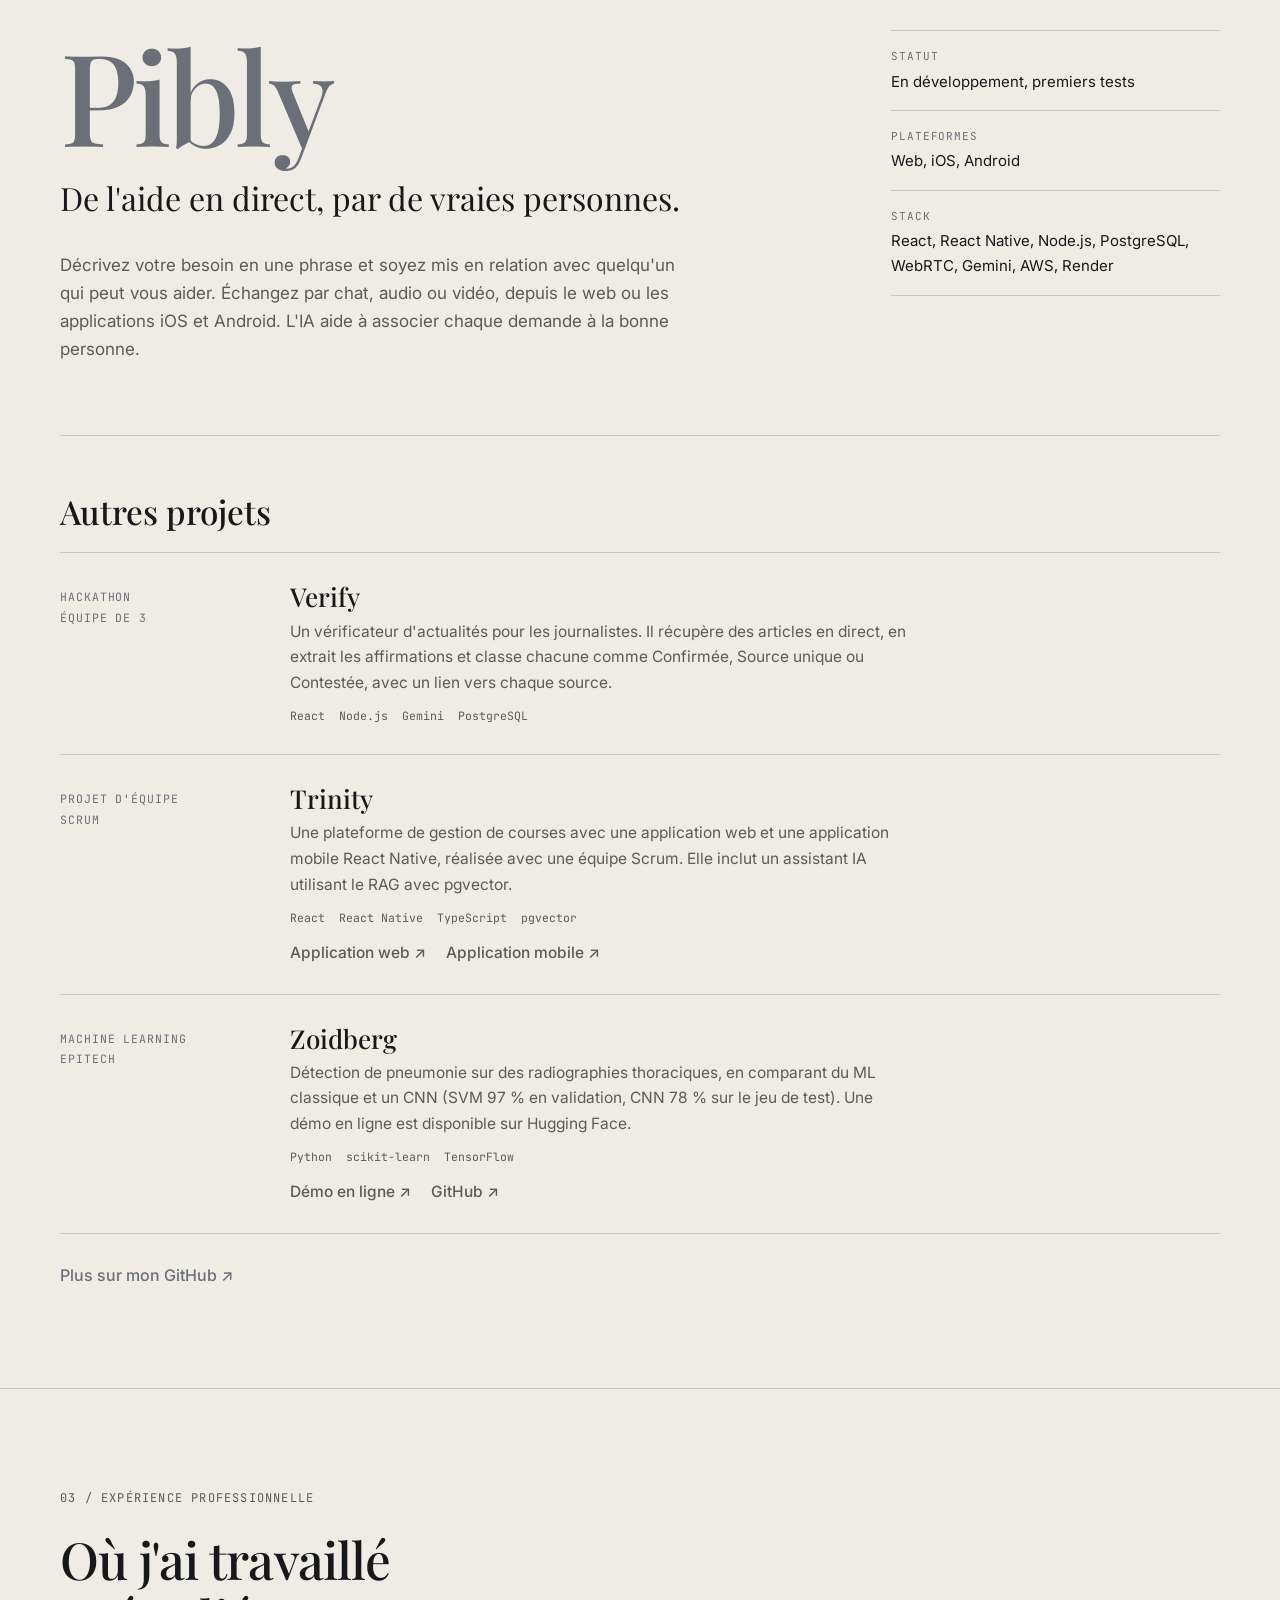
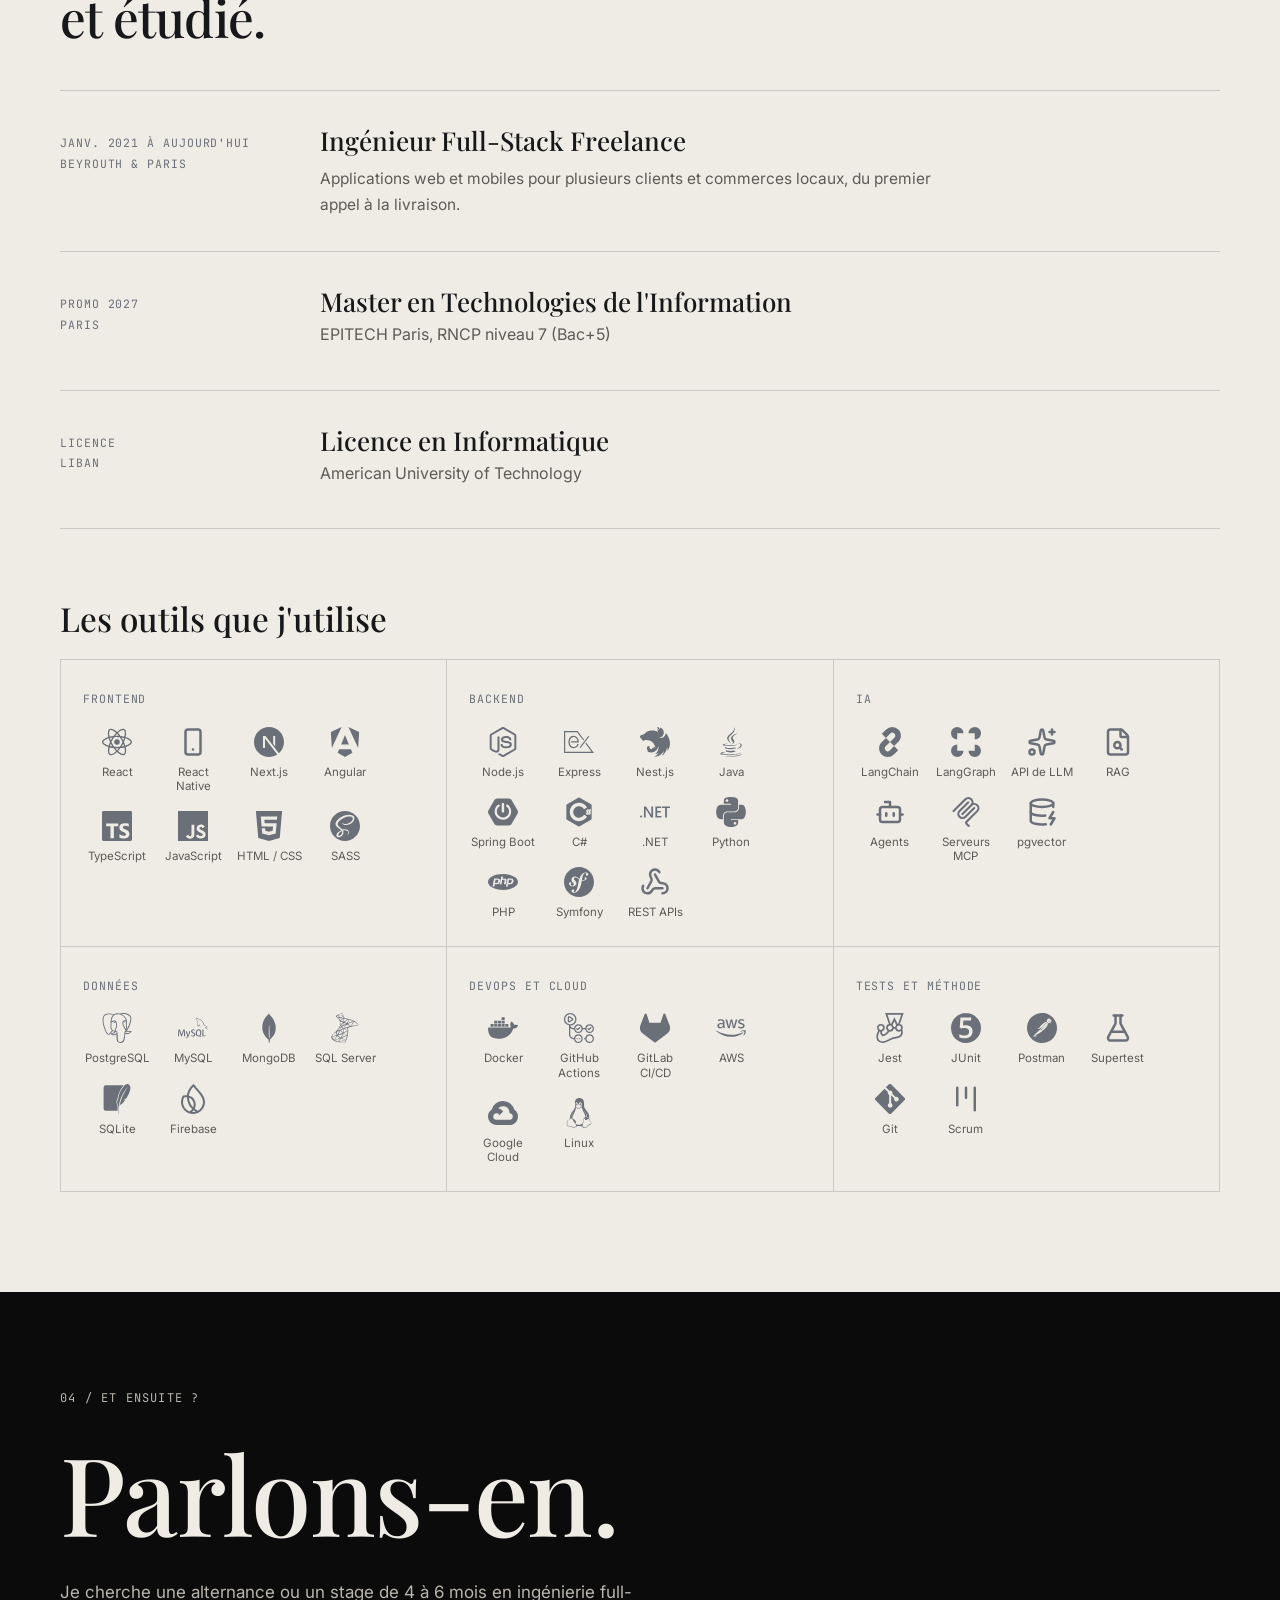
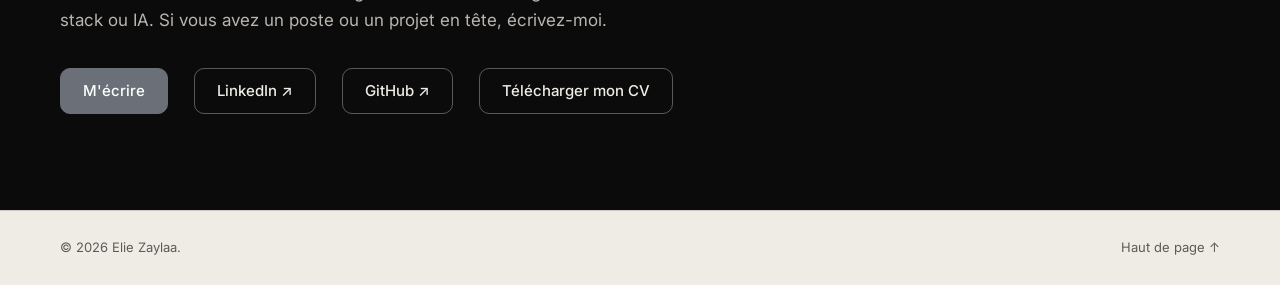
==== commit a88cf1c1: "Remove About me portrait and Paris photo from the site Co-Authored-By: Claude Sonnet 5.5 <noreply@an" ====
--- a/fr/index.html
+++ b/fr/index.html
@@ -32,7 +32,7 @@
       href="https://fonts.googleapis.com/css2?family=Inter:wght@400;500;600&family=Playfair+Display:wght@400;500;600&family=JetBrains+Mono:wght@400;500&display=swap"
       rel="stylesheet"
     />
-    <link rel="stylesheet" href="../css/style.css?v=16" />
+    <link rel="stylesheet" href="../css/style.css?v=17" />
 
     <script type="application/ld+json">
       {
@@ -101,10 +101,6 @@
         <div class="wrap">
           <h2 class="title reveal">À propos</h2>
           <div class="about-grid">
-            <figure class="portrait reveal">
-              <img src="../assets/photo.jpg?v=4" alt="Elie Zaylaa" width="1200" height="1200" loading="lazy" />
-              <figcaption><span>Elie Zaylaa</span><span>Paris, France</span></figcaption>
-            </figure>
             <div class="reveal">
               <h3 class="serif-lg">Créer des produits<br />et mener les choses à terme.</h3>
               <p>
@@ -318,10 +314,7 @@
               <a class="btn" href="../assets/fr/CV_Elie_Zaylaa.pdf" download>Télécharger mon CV</a>
             </div>
           </div>
-          <figure class="paris reveal">
-            <img src="../assets/paris.jpg?v=1" alt="Elie devant la tour Eiffel, de nuit" width="1306" height="1971" loading="lazy" />
-          </figure>
-        </div>
+          </div>
       </section>
     </main>
 
--- a/css/style.css
+++ b/css/style.css
@@ -78,7 +78,7 @@
 
 /* Sections */
 .section { padding: 100px 0; border-top: 1px solid var(--line); }
-.about-grid { display: grid; grid-template-columns: 0.85fr 1.15fr; gap: 64px; align-items: start; }
+.about-grid { display: grid; grid-template-columns: minmax(0, 760px); gap: 64px; align-items: start; }
 .portrait { position: relative; border-radius: 4px; overflow: hidden; background: #c6c6c6; }
 .portrait img { width: 100%; height: auto; aspect-ratio: 1 / 1; object-fit: cover; }
 .portrait figcaption { display: flex; justify-content: space-between; padding: 10px 12px; font-family: var(--mono); font-size: 11px; letter-spacing: 0.06em; background: var(--bg); color: var(--muted); }
@@ -178,7 +178,7 @@
 .contact .btn:hover { background: rgba(239, 236, 230, 0.1); border-color: #efece6; }
 .contact .btn.red-btn { background: var(--red); border-color: var(--red); color: #fff; }
 .contact .btn.red-btn:hover { background: var(--red-dark); border-color: var(--red-dark); }
-.contact-grid { display: grid; grid-template-columns: 1.1fr 0.9fr; gap: 48px; align-items: center; }
+.contact-grid { display: grid; grid-template-columns: minmax(0, 760px); gap: 48px; align-items: center; }
 .contact-copy { padding: 96px 0; }
 .paris { margin: 0; align-self: stretch; min-height: 560px; position: relative; }
 .paris img { position: absolute; inset: 0; width: 100%; height: 100%; object-fit: cover; object-position: 50% 62%; }
